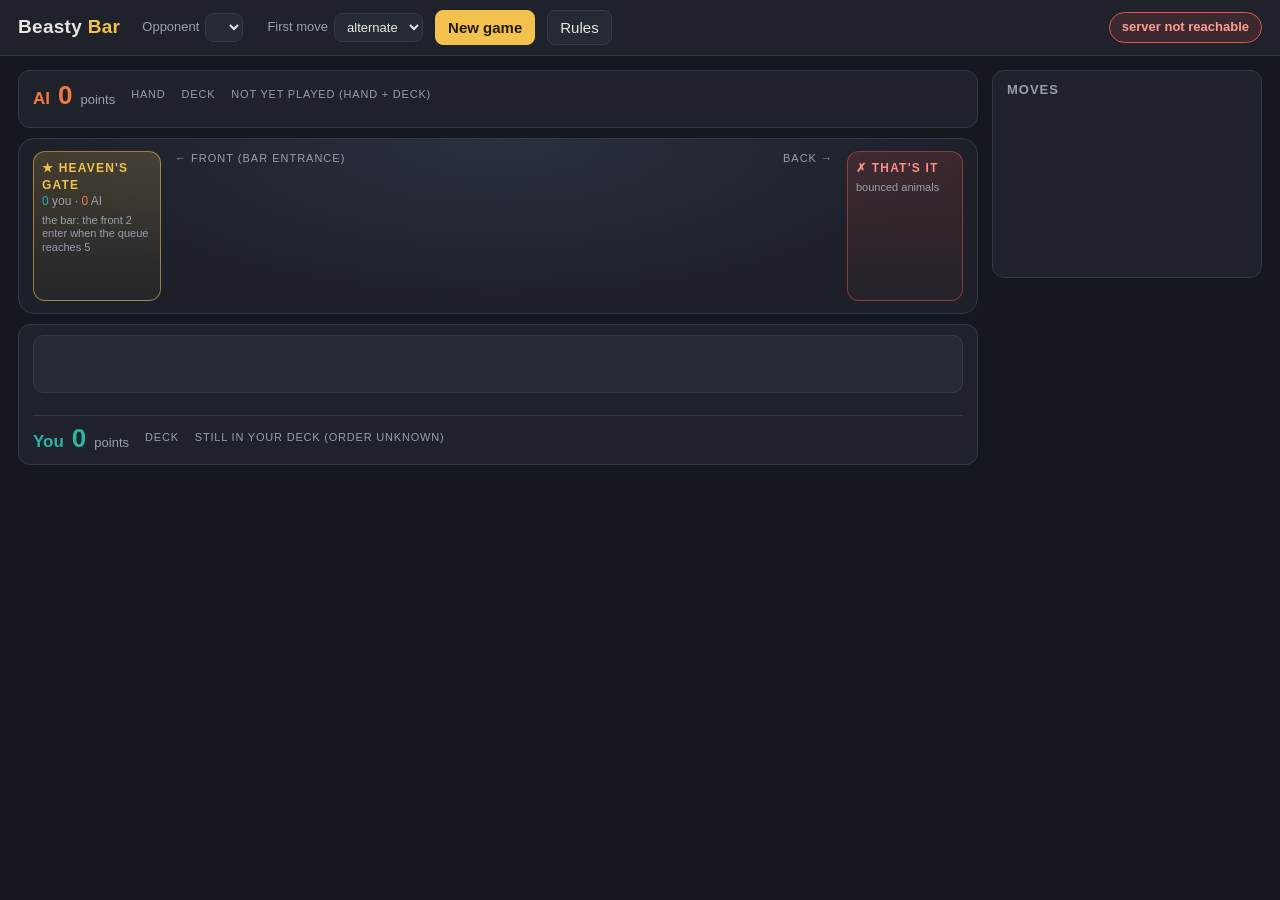
==== bbar/play.html @ b86cac30 "Merge play UI (play-ui)" ====
<!doctype html>
<html lang="en">
<head>
<meta charset="utf-8">
<meta name="viewport" content="width=device-width, initial-scale=1">
<title>Beasty Bar</title>
<style>
:root {
  --bg: #16181f;
  --panel: #1f222b;
  --panel2: #262a35;
  --line: #343949;
  --text: #e9e6df;
  --muted: #9a9fae;
  --you: #2bb3a3;
  --you-soft: rgba(43, 179, 163, .16);
  --ai: #ef7a45;
  --ai-soft: rgba(239, 122, 69, .16);
  --gold: #f2c14e;
  --card: #fbf6ea;
  --card-ink: #2a2620;
  --danger: #e5534b;
  --radius: 12px;
  --hdr: 56px;
}
* { box-sizing: border-box; }
html, body { margin: 0; background: var(--bg); color: var(--text);
  font: 15px/1.4 -apple-system, BlinkMacSystemFont, "Segoe UI", Roboto, "Helvetica Neue", Arial, sans-serif; }
button { font: inherit; color: inherit; cursor: pointer; }
button:disabled { cursor: default; opacity: .45; }
select { font: inherit; }
:focus-visible { outline: 3px solid #fff; outline-offset: 2px; }

/* ---- header ---- */
header { display: flex; align-items: center; gap: 12px; padding: 10px 18px; border-bottom: 1px solid var(--line);
  background: var(--panel); flex-wrap: wrap; position: sticky; top: 0; z-index: 5; min-height: var(--hdr); }
header h1 { font-size: 19px; margin: 0 10px 0 0; letter-spacing: .3px; white-space: nowrap; }
header h1 span { color: var(--gold); }
.hctl { display: flex; align-items: center; gap: 12px; flex-wrap: wrap; }
.ctl { display: flex; align-items: center; gap: 6px; color: var(--muted); font-size: 13px; }
.ctl select { background: var(--panel2); color: var(--text); border: 1px solid var(--line); border-radius: 8px;
  padding: 5px 8px; max-width: 230px; }
.oppnote { color: var(--muted); font-size: 12px; max-width: 260px; line-height: 1.25; }
.ctl .lts { display: none; }
.btn { background: var(--panel2); border: 1px solid var(--line); border-radius: 8px; padding: 6px 12px; }
.btn.primary { background: var(--gold); color: #231d0b; border-color: var(--gold); font-weight: 600; }
.spacer { flex: 1; }
.pill { padding: 5px 12px; border-radius: 999px; font-size: 13px; font-weight: 600; white-space: nowrap;
  background: var(--panel2); border: 1px solid var(--line); }
.pill.you { background: var(--you-soft); border-color: var(--you); color: #7fe0d4; }
.pill.ai { background: var(--ai-soft); border-color: var(--ai); color: #ffb48f; }
.pill.err { background: rgba(229, 83, 75, .15); border-color: var(--danger); color: #ff9c95; }
.spin { display: inline-block; width: 10px; height: 10px; border: 2px solid currentColor; border-right-color: transparent;
  border-radius: 50%; animation: spin .8s linear infinite; vertical-align: -1px; margin-right: 6px; }
@keyframes spin { to { transform: rotate(360deg); } }

/* ---- layout ---- */
main { display: grid; grid-template-columns: minmax(0, 1fr) 330px; gap: 16px; padding: 14px 18px;
  max-width: 1480px; margin: 0 auto; align-items: start; }
.panel { background: var(--panel); border: 1px solid var(--line); border-radius: var(--radius); padding: 10px 14px; }
.side { position: sticky; top: calc(var(--hdr) + 14px); }
.notes { background: rgba(242, 193, 78, .1); border: 1px solid rgba(242, 193, 78, .5); color: #f5d98f; border-radius: 10px;
  padding: 8px 12px; font-size: 13px; margin: 12px 18px 0; }
.notes:empty { display: none; }

/* ---- player strips ---- */
.strip { display: flex; align-items: center; gap: 8px 16px; flex-wrap: wrap; }
.who { display: flex; align-items: baseline; gap: 8px; }
.who b { font-size: 17px; }
.score { font-size: 26px; font-weight: 700; font-variant-numeric: tabular-nums; line-height: 1.1; }
.you-c { color: var(--you); }
.ai-c { color: var(--ai); }
.meta { color: var(--muted); font-size: 13px; }
.chips { display: flex; gap: 4px; flex-wrap: wrap; }
.chip { font-size: 12px; padding: 1px 7px; border-radius: 999px; background: var(--panel2); border: 1px solid var(--line);
  white-space: nowrap; }
.chip.ai { border-color: rgba(239, 122, 69, .5); }
.chip.you { border-color: rgba(43, 179, 163, .5); }
.backs { display: flex; gap: 4px; }
.back { width: 22px; height: 31px; border-radius: 5px; border: 1px solid var(--ai);
  background: repeating-linear-gradient(45deg, #3a2a22, #3a2a22 4px, #4a3329 4px, #4a3329 8px); }
.group { display: flex; flex-direction: column; gap: 3px; }
.group .lbl { font-size: 11px; text-transform: uppercase; letter-spacing: .8px; color: var(--muted); }
.oppline { margin-top: 6px; font-size: 13px; color: var(--muted); }
.oppline b { color: var(--text); font-weight: 600; }
.oppline .next { color: var(--gold); }

/* ---- board ---- */
.board { margin: 10px 0; padding: 12px 14px; border-radius: 16px; border: 1px solid var(--line);
  background: radial-gradient(ellipse at 50% 0%, #2b3040 0%, #1d2029 70%); }
.lane { display: grid; grid-template-columns: 150px minmax(0, 1fr) 130px; grid-template-areas: "gate queue bounce";
  gap: 12px; align-items: stretch; }
.gate { grid-area: gate; }
.queuebox { grid-area: queue; }
.bounce { grid-area: bounce; }
/* The piles never make the board taller than the queue (size containment): their cards scroll instead. */
.pile { border-radius: 12px; padding: 8px; display: flex; flex-direction: column; gap: 4px; contain: size;
  min-height: 150px; overflow: hidden; }
.gate { background: linear-gradient(180deg, rgba(242, 193, 78, .18), rgba(242, 193, 78, .04));
  border: 1px solid rgba(242, 193, 78, .55); }
.pile h3 { margin: 0; font-size: 12px; letter-spacing: 1.2px; text-transform: uppercase; }
.gate h3 { color: var(--gold); }
.bounce { background: linear-gradient(180deg, rgba(229, 83, 75, .16), rgba(229, 83, 75, .04));
  border: 1px solid rgba(229, 83, 75, .5); }
.bounce h3 { color: #ff8e86; }
.pile .sub { font-size: 11px; color: var(--muted); line-height: 1.2; }
.minis { display: flex; flex-wrap: wrap; gap: 4px; align-content: flex-start; flex: 1; min-height: 0; overflow-y: auto;
  padding: 4px; scrollbar-width: thin; scrollbar-color: #4a5064 transparent; }
.pile .head { display: flex; flex-wrap: wrap; align-items: baseline; justify-content: space-between; gap: 0 6px; }
.pile .pts { white-space: nowrap; }
.pts { font-size: 12px; color: var(--muted); }
.count { font-size: 11px; color: var(--muted); font-weight: 400; letter-spacing: 0; text-transform: none; }
.queuebox { display: flex; flex-direction: column; gap: 4px; min-width: 0; }
.queuehead { display: flex; justify-content: space-between; gap: 8px; font-size: 11px; letter-spacing: 1px;
  text-transform: uppercase; color: var(--muted); padding: 0 4px; }
.queue { display: grid; grid-template-columns: repeat(5, minmax(0, 1fr)); gap: 8px; align-items: center; }
.slot { aspect-ratio: 104 / 146; border: 2px dashed var(--line); border-radius: 12px; display: flex; align-items: center;
  justify-content: center; color: #6a7084; font-size: 11px; line-height: 1.25; text-align: center; padding: 6px;
  min-width: 0; min-height: 0; overflow: hidden; container-type: inline-size; }
.slot.filled { border-color: transparent; padding: 0; overflow: visible; }
.slot.last { border-color: rgba(229, 83, 75, .35); color: #b5726d; }
.slot .short { display: none; font-size: 18px; }
.slot .card { width: 100%; height: 100%; }
.slotnum { text-align: center; font-size: 11px; color: var(--muted); }

/* ---- cards (queue cards and hand cards resize with their slot) ---- */
.card { position: relative; width: 104px; height: 146px; border-radius: 12px; background: var(--card); color: var(--card-ink);
  border: 3px solid var(--line); box-shadow: 0 3px 10px rgba(0, 0, 0, .35); display: flex; flex-direction: column;
  align-items: center; justify-content: flex-start; user-select: none; overflow: hidden; padding: 0;
  transition: transform .12s, box-shadow .12s; font: inherit; text-align: center; }
button.card { cursor: pointer; }
.card > span { display: block; flex-shrink: 0; }
.card.you { border-color: var(--you); }
.card.ai { border-color: var(--ai); }
.card .band { position: absolute; top: 0; left: 0; right: 0; height: 22px; display: flex; align-items: center;
  padding: 0 6px; font-size: 11px; font-weight: 700; color: #fff; }
.card.you .band { background: var(--you); }
.card.ai .band { background: var(--ai); }
.card .str { font-size: 15px; }
.card .ptc { position: absolute; top: 0; right: 6px; height: 22px; line-height: 22px; font-size: 11px; font-weight: 700;
  color: #fff; }
.card .emo { font-size: 38px; line-height: 1; margin-top: 30px; }
.card .nm { font-weight: 700; font-size: 13px; margin-top: 3px; text-transform: capitalize; max-width: 100%;
  overflow: hidden; text-overflow: ellipsis; white-space: nowrap; padding: 0 3px; }
.card .kind { font-size: 9px; color: #8b8577; text-transform: uppercase; letter-spacing: .6px; min-height: 11px; }
.card .tip { font-size: 10px; color: #6d675b; padding: 0 6px; margin-top: 2px; line-height: 1.15; display: -webkit-box;
  -webkit-line-clamp: 3; -webkit-box-orient: vertical; overflow: hidden; }
.card .why { font-size: 10.5px; color: #b0352c; font-weight: 700; padding: 0 5px; margin-top: 2px; line-height: 1.15; }
.slot .card .emo { font-size: clamp(20px, 34cqw, 40px); margin-top: max(24px, 21cqw); }
.hslot .card .emo { font-size: clamp(20px, 33cqw, 38px); margin-top: max(22px, 26cqw); }
@container (max-width: 92px) {
  .card { border-width: 2px; border-radius: 9px; }
  .card .band { height: 17px; padding: 0 4px; }
  .card .str { font-size: 12px; }
  .card .ptc { top: auto; bottom: 2px; right: 4px; height: auto; line-height: 1; font-size: 10px; color: #8a6d12; }
  .card .nm { font-size: min(11px, 16cqw); margin-top: 1px; padding: 0 2px; }
  .card .kind { display: none; }
  .card .tip { font-size: 9px; padding: 0 3px; line-height: 1.1; -webkit-line-clamp: 2; }
  .card .why { font-size: 9px; padding: 0 3px; }
  .slot .full { display: none; }
  .slot .short { display: block; }
}
@container (max-width: 50px) {
  .card .nm { display: none; }
}
.mini { width: 36px; height: 46px; border-radius: 6px; background: var(--card); color: var(--card-ink);
  border: 2px solid var(--line); display: flex; flex-direction: column; align-items: center; justify-content: center;
  position: relative; flex: 0 0 auto; }
.mini.you { border-color: var(--you); }
.mini.ai { border-color: var(--ai); }
.mini .emo { font-size: 19px; line-height: 1; }
.mini .s { position: absolute; top: 0; left: 2px; font-size: 9px; font-weight: 700; }
.mini .p { position: absolute; bottom: 0; right: 2px; font-size: 9px; font-weight: 700; color: #8a6d12; }
.mini.new { box-shadow: 0 0 0 2px var(--gold); }
.mini.recent { box-shadow: 0 0 0 1px #fff, 0 0 0 3px var(--glow, var(--ai)); }
.card.justplayed { box-shadow: 0 0 0 2px rgba(255, 255, 255, .8), 0 0 12px 2px var(--glow, var(--ai)); }
.by-you { --glow: var(--you); }
.by-ai { --glow: var(--ai); }
@media (hover: hover) {
  .card.pick:hover { transform: translateY(-4px); box-shadow: 0 8px 18px rgba(0, 0, 0, .45); }
  .card.target:hover { transform: translateY(-4px); }
  .btn:hover:not(:disabled) { border-color: var(--muted); }
  .btn.primary:hover:not(:disabled) { filter: brightness(1.07); }
}
.card.selected { transform: translateY(-8px); box-shadow: 0 0 0 3px var(--gold), 0 10px 22px rgba(0, 0, 0, .5); }
.card.ghost { opacity: .93; outline: 2px dashed var(--gold); outline-offset: 2px; }
.queuehead .pv { color: var(--gold); font-weight: 700; }
.card.dead .band, .card.dead .emo, .card.dead .nm, .card.dead .kind, .card.dead .ptc { filter: grayscale(.8); opacity: .5; }
.card.dead { background: #e6e1d6; }
.card.target { box-shadow: 0 0 0 3px var(--gold); animation: pulse 1.2s ease-in-out infinite; }
@keyframes pulse { 50% { box-shadow: 0 0 0 5px rgba(242, 193, 78, .45); } }

/* ---- your side: prompt, hand, strip ---- */
.prompt { min-height: 58px; display: flex; flex-direction: column; justify-content: center; gap: 6px; padding: 8px 12px;
  border-radius: 10px; background: var(--panel2); border: 1px solid var(--line); }
.prompt .row { display: flex; gap: 8px 10px; align-items: center; flex-wrap: wrap; }
.prompt .msg { font-weight: 600; }
.prompt .story { font-size: 14px; }
.lastmove { font-size: 13.5px; padding-left: 8px; border-left: 3px solid var(--ai); }
.lastmove .t, .entry .t { color: var(--muted); font-size: 11px; margin-left: 4px; }
.offline { color: #ff9c95; font-weight: 600; }
.kbd { font-size: 11px; color: var(--muted); border: 1px solid var(--line); border-radius: 4px; padding: 0 4px; }
.hand { display: flex; gap: 12px; flex-wrap: wrap; align-items: flex-start; padding: 12px 0 4px; }
.hslot { width: 104px; container-type: inline-size; }
.hslot .card { width: 100%; height: auto; aspect-ratio: 104 / 146; }
.youstrip { margin-top: 6px; padding-top: 8px; border-top: 1px solid var(--line); }
@media (hover: none) { .hoverhint { display: none; } }

/* ---- log ---- */
.log { overflow-y: auto; max-height: calc(100vh - var(--hdr) - 90px); min-height: 160px; display: flex;
  flex-direction: column; gap: 6px; padding-right: 4px; }
.entry { padding: 6px 9px; border-radius: 8px; background: var(--panel2); border-left: 3px solid var(--line); font-size: 13.5px; }
.entry.you { border-left-color: var(--you); }
.entry.ai { border-left-color: var(--ai); }
.entry.last { outline: 1px solid rgba(255, 255, 255, .25); }
.entry .n { color: var(--muted); font-size: 11px; margin-right: 6px; font-variant-numeric: tabular-nums; }
.nmy { color: #7fe0d4; font-weight: 600; }
.nma { color: #ffb48f; font-weight: 600; }
h2 { font-size: 13px; text-transform: uppercase; letter-spacing: 1px; color: var(--muted); margin: 0 0 8px; }
.think { display: flex; align-items: center; gap: 8px; color: #ffb48f; font-weight: 600; }

/* ---- overlays ---- */
.overlay { position: fixed; inset: 0; background: rgba(8, 9, 12, .62); display: none; align-items: center;
  justify-content: center; z-index: 20; padding: 16px; }
.overlay.show { display: flex; }
.modal { background: var(--panel); border: 1px solid var(--line); border-radius: 16px; padding: 24px 26px; max-width: 460px;
  width: 100%; text-align: center; box-shadow: 0 20px 60px rgba(0, 0, 0, .6); }
.modal h2 { font-size: 26px; text-transform: none; letter-spacing: 0; color: var(--text); margin-bottom: 6px; }
.final { display: flex; justify-content: center; gap: 30px; margin: 16px 0; }
.final div { display: flex; flex-direction: column; align-items: center; }
.final .score { font-size: 40px; }
.modal .row { display: flex; gap: 8px; justify-content: center; flex-wrap: wrap; margin-top: 12px; }
.drawer { position: fixed; top: 0; right: 0; bottom: 0; width: min(560px, 100vw); background: var(--panel);
  border-left: 1px solid var(--line); transform: translateX(100%); transition: transform .2s; z-index: 30; overflow-y: auto;
  padding: 18px 20px 30px; box-shadow: -10px 0 40px rgba(0, 0, 0, .5); visibility: hidden; }
.drawer.show { transform: none; visibility: visible; }
.drawer h3 { margin: 18px 0 6px; font-size: 15px; color: var(--gold); }
.drawer table { width: 100%; border-collapse: collapse; font-size: 13px; }
.drawer td, .drawer th { border-bottom: 1px solid var(--line); padding: 5px 4px; vertical-align: top; text-align: left; }
.drawer th { color: var(--muted); font-weight: 600; font-size: 12px; }
.drawer td.c { text-align: center; white-space: nowrap; }
.drawer ol, .drawer ul { padding-left: 20px; margin: 4px 0; font-size: 13.5px; }
.drawer li { margin: 3px 0; }
.toast { position: fixed; left: 50%; bottom: 24px; transform: translateX(-50%); background: var(--danger); color: #fff;
  padding: 8px 14px; border-radius: 8px; display: none; z-index: 40; max-width: calc(100vw - 32px); text-align: center; }
.toast.info { background: #3b4256; border: 1px solid var(--muted); }

/* ---- widths ---- */
@media (max-width: 1280px) {
  main { grid-template-columns: minmax(0, 1fr) 270px; gap: 14px; }
  .lane { grid-template-columns: 128px minmax(0, 1fr) 116px; gap: 10px; }
  .hslot { width: 96px; }
  .entry { font-size: 13px; }
}
@media (max-width: 1000px) {
  main { grid-template-columns: minmax(0, 1fr); }
  .side { position: static; }
  .log { max-height: 360px; }
  .oppnote { display: none; }
}
@media (max-width: 860px) {
  header { position: static; }
  .side { position: static; }
  .lane { grid-template-columns: 104px minmax(0, 1fr) 100px; gap: 8px; }
  .mini { width: 32px; height: 42px; }
  .mini .emo { font-size: 17px; }
  .pile { padding: 6px; }
  .pile .sub { display: none; }
  .pile h3 { font-size: 11px; letter-spacing: .6px; }
}
@media (max-width: 600px) {
  header { position: static; padding: 8px 12px; gap: 8px 10px; min-height: 0; }
  header h1 { font-size: 17px; margin-right: 0; }
  header h1 { order: 0; }
  #newgame { order: 1; }
  #rulesbtn { order: 2; }
  .spacer { order: 3; }
  #status { display: none; }
  .hctl { order: 5; width: 100%; gap: 10px; flex-wrap: nowrap; }
  .ctl .lt { display: none; }
  .ctl .lts { display: inline; }
  .ctl:first-child { flex: 1; min-width: 0; }
  .ctl:first-child select { flex: 1; min-width: 0; max-width: none; }
  .ctl select { padding: 4px 6px; }
  #newgame .vs { display: none; }
  .notes { margin: 8px 12px 0; }
  main { padding: 8px 10px 16px; gap: 10px; }
  .panel { padding: 8px 10px; }
  .score { font-size: 22px; }
  .chip { padding: 1px 4px; }
  .chip .cn { display: none; }
  .group .lbl { font-size: 10px; letter-spacing: .5px; }
  .board { margin: 8px 0; padding: 8px; border-radius: 12px; }
  .lane { grid-template-columns: minmax(0, 1fr) minmax(0, 1fr); grid-template-areas: "gate bounce" "queue queue";
    gap: 6px; }
  .pile { contain: none; min-height: 0; padding: 5px 6px; gap: 3px; }
  .pile h3 { font-size: 11px; letter-spacing: .5px; }
  .minis { flex-wrap: nowrap; overflow-x: auto; overflow-y: hidden; height: 46px; flex: none; padding: 4px; }
  .mini { width: 30px; height: 36px; }
  .mini .emo { font-size: 15px; }
  .mini .s, .mini .p { font-size: 8px; }
  .queue { gap: 4px; }
  .slot { border-radius: 9px; padding: 2px; }
  .prompt { min-height: 52px; padding: 7px 9px; }
  .prompt .story, .lastmove { font-size: 13px; }
  .hand { gap: 6px; flex-wrap: nowrap; padding-top: 10px; }
  .hslot { width: auto; flex: 1 1 0; min-width: 0; max-width: 104px; }
  .card.selected { transform: translateY(-5px); }
  .kbd { display: none; }
}
</style>
</head>
<body>
<header>
  <h1>Beasty <span>Bar</span></h1>
  <div class="hctl">
    <label class="ctl"><span class="lt">Opponent</span><span class="lts">vs</span> <select id="opp" aria-label="Opponent"></select></label>
    <span class="oppnote" id="oppnote"></span>
    <label class="ctl"><span class="lt">First move</span><span class="lts">First</span> <select id="first" aria-label="Who moves first">
      <option value="alternate">alternate</option><option value="you">you</option><option value="ai">AI</option>
    </select></label>
  </div>
  <button class="btn primary" id="newgame">New game</button>
  <button class="btn" id="rulesbtn" aria-controls="rules" aria-expanded="false">Rules</button>
  <div class="spacer"></div>
  <div id="status" class="pill" role="status">connecting...</div>
</header>
<div class="notes" id="notes"></div>
<main>
  <section aria-label="Table">
    <div class="panel">
      <div class="strip">
        <div class="who"><b class="ai-c">AI</b><span class="score ai-c" id="aiscore">0</span><span class="meta">points</span></div>
        <div class="group"><span class="lbl">Hand</span><div class="backs" id="aibacks"></div></div>
        <div class="group"><span class="lbl">Deck</span><span id="aideck" class="meta"></span></div>
        <div class="group"><span class="lbl">Not yet played (hand + deck)</span><div class="chips" id="aiunplayed"></div></div>
      </div>
      <div class="oppline" id="oppname"></div>
    </div>

    <div class="board" id="board">
      <div class="lane">
        <div class="pile gate">
          <div class="head"><h3>&#9733; Heaven's Gate</h3>
            <div class="pts"><span class="you-c" id="barYou">0</span> you &middot; <span class="ai-c" id="barAi">0</span> AI</div></div>
          <div class="sub">the bar: the front 2 enter when the queue reaches 5</div>
          <div class="minis" id="bar"></div>
        </div>
        <div class="queuebox">
          <div class="queuehead"><span id="qlabel">&larr; front (bar entrance)</span><span>back &rarr;</span></div>
          <div class="queue" id="queue"></div>
          <div class="queue" id="slotnums" aria-hidden="true"></div>
        </div>
        <div class="pile bounce">
          <div class="head"><h3>&#10007; That's it</h3><span class="count" id="tcount"></span></div>
          <div class="sub">bounced animals</div>
          <div class="minis" id="thatsit"></div>
        </div>
      </div>
    </div>

    <div class="panel">
      <div class="prompt" id="prompt" aria-live="polite"></div>
      <div class="hand" id="hand" role="group" aria-label="Your hand"></div>
      <div class="strip youstrip">
        <div class="who"><b class="you-c">You</b><span class="score you-c" id="youscore">0</span><span class="meta">points</span></div>
        <div class="group"><span class="lbl">Deck</span><span id="youdeck" class="meta"></span></div>
        <div class="group"><span class="lbl">Still in your deck (order unknown)</span><div class="chips" id="youdeckset"></div></div>
        <div class="spacer"></div>
        <div class="meta" id="turninfo"></div>
      </div>
    </div>
  </section>

  <aside class="side">
    <div class="panel">
      <h2>Moves</h2>
      <div class="log" id="log"></div>
    </div>
  </aside>
</main>

<div class="overlay" id="endov" role="dialog" aria-modal="true" aria-labelledby="endtitle">
  <div class="modal">
    <h2 id="endtitle">Game over</h2>
    <div class="meta" id="endsub"></div>
    <div class="final">
      <div><span class="meta">You</span><span class="score you-c" id="endyou">0</span></div>
      <div><span class="meta">AI</span><span class="score ai-c" id="endai">0</span></div>
    </div>
    <div class="row">
      <button class="btn primary" id="endnew">New game</button>
      <button class="btn" id="endclose">See the board</button>
    </div>
  </div>
</div>

<div class="drawer" id="rules" role="dialog" aria-label="Rules">
  <div style="display:flex;justify-content:space-between;align-items:center">
    <h2 style="font-size:18px;color:var(--text);text-transform:none;letter-spacing:0;margin:0">Rules cheat sheet</h2>
    <button class="btn" id="rulesclose">Close</button>
  </div>
  <h3>Setup</h3>
  <ul>
    <li>Each player owns the same 12 animals: 4 in hand, 8 in a face-down deck (nobody knows any deck order).</li>
    <li>The opponent's hand is hidden; which of its animals it has not played yet is public.</li>
  </ul>
  <h3>A turn</h3>
  <ol>
    <li><b>Play</b> a card from your hand to the back of the queue.</li>
    <li><b>Act</b>: the played animal does its action.</li>
    <li><b>Recurring</b>: every hippo, crocodile and giraffe in the queue acts, front to back, each at most once per turn
      (a giraffe played this turn does not act again; a hippo or crocodile played this turn does).</li>
    <li><b>Five animals</b>: if the queue holds exactly 5, the front 2 enter the bar (Heaven's Gate) and the last one is
      bounced (THAT'S IT).</li>
    <li><b>Draw</b> the top card of your deck, if any.</li>
  </ol>
  <h3>Animals</h3>
  <table>
    <tr><th>Animal</th><th class="c">Str</th><th class="c">Pts</th><th>Action</th></tr>
    <tbody id="ruletable"></tbody>
  </table>
  <h3>Chameleon rulings</h3>
  <ul>
    <li>Copies any animal in the queue except a chameleon, using that animal's strength for the action only.</li>
    <li>As a lion it is bounced (a lion is already there); as a monkey it triggers the monkey action; as a skunk it is
      not bounced; as a snake it sorts as strength 9; as a parrot or kangaroo it takes that animal's choice.</li>
  </ul>
  <h3>End and scoring (house rule)</h3>
  <ul>
    <li>The game ends as soon as fewer than 5 cards remain in hands, decks and queue combined. Animals still in the
      queue do not score.</li>
    <li><b>Score = points of your animals in the bar.</b> Higher score wins; equal scores draw.</li>
    <li>The starting player alternates between games.</li>
  </ul>
  <h3>Keys</h3>
  <ul>
    <li><b>1</b>-<b>4</b> pick a card of your hand; <b>Tab</b> or <b>&larr;</b> <b>&rarr;</b> move between cards or
      targets, <b>Enter</b> chooses; <b>Enter</b> plays the previewed move, <b>Esc</b> cancels.</li>
  </ul>
</div>
<div class="toast" id="toast" role="alert"></div>

<script>
"use strict";
const EMOJI = {lion: "\u{1F981}", hippo: "\u{1F99B}", crocodile: "\u{1F40A}", snake: "\u{1F40D}", giraffe: "\u{1F992}",
  zebra: "\u{1F993}", seal: "\u{1F9AD}", chameleon: "\u{1F98E}", monkey: "\u{1F412}", kangaroo: "\u{1F998}",
  parrot: "\u{1F99C}", skunk: "\u{1F9A8}"};
const ANIMALS = ["skunk", "parrot", "kangaroo", "monkey", "chameleon", "seal", "zebra", "giraffe", "snake", "crocodile",
  "hippo", "lion"];
const STR = Object.fromEntries(ANIMALS.map((a, i) => [a, i + 1]));
const PTS = {lion: 2, hippo: 2, crocodile: 3, snake: 2, giraffe: 3, zebra: 4, seal: 2, chameleon: 3, monkey: 3,
  kangaroo: 4, parrot: 4, skunk: 4};
const KIND = {hippo: "recurring", crocodile: "recurring", giraffe: "recurring", zebra: "permanent"};
const TIP = {
  lion: "Goes to the front, bounces all monkeys. If a lion is already there, it is bounced.",
  hippo: "Recurring: pushes forward past weaker animals; stops at a zebra, lion or hippo.",
  crocodile: "Recurring: eats the animals directly ahead while weaker than 10; stops at a zebra.",
  snake: "Sorts the queue by strength, strongest in front (ties keep their order).",
  giraffe: "Recurring: swaps with the animal directly ahead if it is weaker (one jump per turn).",
  zebra: "Permanent: blocks hippos and crocodiles. No action of its own.",
  seal: "Reverses the queue.",
  chameleon: "Copies the action of an animal in the queue (not a chameleon).",
  monkey: "With another monkey in the queue: bounces all hippos and crocodiles, monkeys go to the front.",
  kangaroo: "Jumps over the last 1 or 2 animals (your choice).",
  parrot: "Bounces any one animal in the queue (your choice).",
  skunk: "Bounces every animal of the two highest strengths in the queue, never skunks."
};
const SHORT = {
  lion: "to the front, bounces monkeys", hippo: "pushes forward", crocodile: "eats weaker ahead",
  snake: "sorts by strength", giraffe: "jumps 1 weaker", zebra: "blocks hippo & croc", seal: "reverses queue",
  chameleon: "copies an animal", monkey: "2 monkeys: chaos", kangaroo: "hops 1 or 2", parrot: "bounces one",
  skunk: "bounces top 2 kinds"
};
const DEAD = {parrot: "nothing to bounce yet", chameleon: "nothing to copy yet"};
// What the page says for a refused request (the server's "code"), instead of its technical message.
const FRIENDLY = {
  stale_game: "A new game was started (in another tab?): showing it now.",
  stale_ply: "The board changed (another tab?): showing the current position.",
  restarted: "The game server was restarted: this is a new game.",
  not_your_turn: "It is the AI's turn.",
  over: "This game is over.",
  illegal: "That move is not legal in this position.",
  no_game: "No game in progress: start a new game.",
};
const OFFLINE = "Can't reach the game server. Is python -m bbar.play still running?";

const $ = id => document.getElementById(id);
const esc = s => String(s).replace(/[&<>"']/g, c => ({"&": "&amp;", "<": "&lt;", ">": "&gt;", '"': "&quot;", "'": "&#39;"}[c]));
const cap = s => s.charAt(0).toUpperCase() + s.slice(1);

let S = null;          // last state from the server (never replaced by an older one)
let sel = null;        // {animal, copyAt}: the move being built
let chosen = null;     // the legal move chosen (preview shown)
let pending = null;    // the move being sent
let pollTimer = null;
let thinkBase = null;  // {secs, at}: local think timer
let endDismissed = -1;
let busy = false;
let offline = false;
let focusNext = null;  // data-fk of the element to focus after the next render
let shownChoice = null;

function owner(c, start) { return (c.owner === "you" ? (start ? "Your " : "your ") : "AI's ") + cap(c.animal); }
function cardLabel(c) { return `${owner(c, true)}, strength ${c.strength}, ${c.points} point${c.points === 1 ? "" : "s"}`; }
function cardTitle(c) { return `${cap(c.animal)} (strength ${c.strength}, ${c.points} points): ${TIP[c.animal]}`; }

function cardHTML(c, opts = {}) {
  const cls = ["card", c.owner, ...(opts.cls || [])].join(" ");
  const inner = `<span class="band"><span class="str">${c.strength}</span></span><span class="ptc">${c.points}&#9733;</span>
    <span class="emo" aria-hidden="true">${EMOJI[c.animal]}</span><span class="nm">${esc(c.animal)}</span>
    <span class="kind">${KIND[c.animal] || ""}</span>` +
    (opts.tip ? `<span class="tip">${esc(SHORT[c.animal])}</span>` : "") +
    (opts.why ? `<span class="why">${esc(opts.why)}</span>` : "");
  const label = esc(opts.label || cardLabel(c));
  if (opts.button) {
    return `<button type="button" class="${cls}" data-i="${opts.i}" data-fk="${opts.fk}" aria-label="${label}"
      ${opts.pressed !== undefined ? `aria-pressed="${opts.pressed}"` : ""} title="${esc(cardTitle(c))}">${inner}</button>`;
  }
  return `<div class="${cls}" role="img" aria-label="${label}" title="${esc(cardTitle(c))}">${inner}</div>`;
}
function miniHTML(c, extra = "") {
  return `<div class="mini ${c.owner} ${extra}" role="img" aria-label="${esc(cardLabel(c))}" title="${esc(owner(c, true) + ", strength " + c.strength + ", " + c.points + " points")}">
    <span class="s">${c.strength}</span><span class="emo" aria-hidden="true">${EMOJI[c.animal]}</span><span class="p">${c.points}</span></div>`;
}
function rich(text) {
  return esc(text).replace(/\{\{([yaYA]):([a-z,]+)\}\}/g, (m, t, list) => {
    const animals = list.split(",").map(a => EMOJI[a] + " " + cap(a));
    const joined = animals.length === 1 ? animals[0] : animals.slice(0, -1).join(", ") + " and " + animals[animals.length - 1];
    const own = {y: "your ", Y: "Your ", a: "AI's ", A: "AI's "}[t];
    return `<span class="${t.toLowerCase() === "y" ? "nmy" : "nma"}">${own}${joined}</span>`;
  });
}

async function api(path, body) {
  const opts = body === undefined ? {} : {method: "POST", headers: {"Content-Type": "application/json"}, body: JSON.stringify(body)};
  let r, data;
  try {
    r = await fetch(path, opts);
  } catch (e) {
    const err = new Error(OFFLINE);
    err.offline = true;
    throw err;
  }
  try { data = await r.json(); } catch (e) { throw new Error(`The game server sent a bad answer (HTTP ${r.status}).`); }
  if (!r.ok) {
    const err = new Error(FRIENDLY[data.code] || data.error || r.statusText);
    err.code = data.code;
    throw err;
  }
  return data;
}
function toast(msg, kind = "err") {
  const t = $("toast");
  t.textContent = msg;
  t.className = "toast " + kind;
  t.style.display = "block";
  clearTimeout(t._h);
  t._h = setTimeout(() => t.style.display = "none", 4500);
}

// ---- server state ----

// Shows a state from the server unless the page already shows a newer one of the same server process (an older
// answer arriving late). A new server process, game or ply drops the move being built.
function accept(s) {
  if (offline) { offline = false; }
  if (S && s.server === S.server && s.version < S.version) return false;
  if (S && s.server === S.server && s.version === S.version) {
    S.thinking_for = s.thinking_for;
    return false;
  }
  const restarted = S !== null && s.server !== S.server;
  if (!S || restarted || s.game !== S.game || s.ply !== S.ply) {
    sel = chosen = null;
  }
  if (restarted) {
    endDismissed = -1;
    toast(FRIENDLY.restarted, "info");
  }
  S = s;
  return true;
}
function onState() {
  if (S && S.status === "thinking") thinkBase = {secs: S.thinking_for || 0, at: performance.now()};
  else thinkBase = null;
  render();
  schedule();
}
function schedule() {
  clearTimeout(pollTimer);
  const waiting = S && (S.status === "thinking" || S.status === "loading");
  pollTimer = setTimeout(poll, offline ? 2000 : waiting ? 300 : 2000);
}
async function poll() {
  try {
    const wasOffline = offline;
    const s = await api("/api/state");
    if (accept(s) || wasOffline) { onState(); return; }
  } catch (e) {
    if (!offline) { offline = true; render(); }
  }
  schedule();
}

// ---- rendering ----

function render() {
  if (!S) { renderStatus(); return; }
  const ae = document.activeElement;
  const keep = ae && ae.dataset && ae.dataset.fk;
  renderHeader();
  if (S.game === null) { renderStatus(); return; }
  renderStrips();
  renderPiles();
  renderQueue();
  renderHand();
  renderPrompt();
  renderLog();
  renderStatus();
  renderEnd();
  const want = focusNext || keep;
  focusNext = null;
  if (want && (!document.activeElement || document.activeElement === document.body || document.activeElement.dataset.fk !== want)) {
    const el = document.querySelector(`[data-fk="${want}"]`);
    if (el && !el.disabled) el.focus({preventScroll: true});
  }
}

function renderHeader() {
  const s = S, oppSel = $("opp");
  const keys = s.opponents.map(o => o.key).join(",");
  if (oppSel.dataset.keys !== keys) {
    oppSel.innerHTML = s.opponents.map(o => `<option value="${esc(o.key)}">${esc(o.label)}</option>`).join("");
    oppSel.dataset.keys = keys;
  }
  if (s.opponent && document.activeElement !== oppSel && !oppSel.dataset.touched) oppSel.value = s.opponent.key;
  $("notes").textContent = (s.notes || []).length ? "Note: " + s.notes.join("; ") : "";
  const picked = s.opponents.find(o => o.key === oppSel.value);
  $("oppnote").textContent = picked ? picked.short || "" : "";
  $("oppnote").title = picked ? picked.note : "";
  const next = picked && s.opponent && picked.key !== s.opponent.key ? picked : null;
  $("newgame").innerHTML = "New game" + (next ? `<span class="vs"> vs ${esc(next.label)}</span>` : "");
  if (s.opponent) {
    $("oppname").innerHTML = `Playing: <b>${esc(s.opponent.label)}</b>` +
      (s.opponent.short ? ` &middot; ${esc(s.opponent.short)}` : "") +
      (next ? ` <span class="next">&middot; Next game: ${esc(next.label)}${next.short ? ` (${esc(next.short)})` : ""}: press New game</span>` : "");
    $("oppname").title = s.opponent.spec + "\n" + s.opponent.note;
  }
}

function renderStrips() {
  const s = S;
  $("aiscore").textContent = s.ai.score;
  $("aibacks").innerHTML = Array.from({length: s.ai.hand_count}, () => `<div class="back"></div>`).join("") ||
    `<span class="meta">empty</span>`;
  $("aibacks").setAttribute("aria-label", `${s.ai.hand_count} cards in the AI's hand`);
  $("aideck").textContent = s.ai.deck_count + " card" + (s.ai.deck_count === 1 ? "" : "s");
  $("aiunplayed").innerHTML = s.ai.unplayed.map(a => `<span class="chip ai" title="${a}: strength ${STR[a]}, ${PTS[a]} points" aria-label="${a}"><span aria-hidden="true">${EMOJI[a]}</span><span class="cn"> ${a}</span></span>`).join("") ||
    `<span class="meta">none</span>`;
  $("youscore").textContent = s.you.score;
  $("youdeck").textContent = s.you.deck_count + " card" + (s.you.deck_count === 1 ? "" : "s");
  $("youdeckset").innerHTML = s.you.deck.map(a => `<span class="chip you" title="${a}: strength ${STR[a]}, ${PTS[a]} points" aria-label="${a}"><span aria-hidden="true">${EMOJI[a]}</span><span class="cn"> ${a}</span></span>`).join("") ||
    `<span class="meta">empty</span>`;
  $("turninfo").textContent = (s.over ? `Game over after ${s.ply} moves` : `Move ${s.ply + 1}`) +
    ` · ${s.start === "you" ? "you" : "the AI"} started`;
}

function renderPiles() {
  const s = S, pv = chosen ? chosen.preview : null;
  // The last move's cards stay marked until the next move (its entered and bounced cards are the piles' last ones).
  const last = !pv && s.log.length ? s.log[s.log.length - 1] : null;
  const nb = last ? (last.entered || []).length : 0, nt = last ? (last.bounced || []).length : 0;
  const mark = (i, n, total) => last && i >= total - n ? `recent by-${last.who}` : "";
  $("bar").innerHTML = s.bar.map((c, i) => miniHTML(c, mark(i, nb, s.bar.length))).join("") +
    (pv ? pv.entered.map(c => miniHTML(c, "new")).join("") : "");
  $("barYou").textContent = pv ? pv.score.you : s.you.score;
  $("barAi").textContent = pv ? pv.score.ai : s.ai.score;
  $("thatsit").innerHTML = s.thats_it.map((c, i) => miniHTML(c, mark(i, nt, s.thats_it.length))).join("") +
    (pv ? pv.bounced.map(c => miniHTML(c, "new")).join("") : "");
  const n = s.thats_it.length + (pv ? pv.bounced.length : 0);
  $("tcount").textContent = n ? `(${n})` : "";
  for (const id of ["bar", "thatsit"]) {   // the newest cards in view
    const el = $(id);
    el.scrollTop = el.scrollHeight;
    el.scrollLeft = el.scrollWidth;
  }
}

function queueTargets() {
  // queue index -> legal moves that pick it (in the current selection step)
  const t = new Map();
  if (!sel || chosen) return t;
  const moves = S.legal.filter(m => m.animal === sel.animal);
  if (sel.animal === "parrot") moves.forEach(m => t.set(m.target, [m]));
  if (sel.animal === "chameleon") {
    if (sel.copyAt === undefined) moves.forEach(m => t.set(m.copy_at, (t.get(m.copy_at) || []).concat([m])));
    else moves.filter(m => m.copy_at === sel.copyAt && m.copy === "parrot").forEach(m => t.set(m.target, [m]));
  }
  return t;
}
function targetVerb() {
  if (!sel) return "";
  if (sel.animal === "chameleon" && sel.copyAt === undefined) return "copy it";
  return "bounce it";
}

function renderQueue() {
  const s = S;
  const targets = queueTargets();
  const last = chosen ? {animal: chosen.animal, who: "you"} : s.log.length ? s.log[s.log.length - 1] : null;
  const queue = chosen ? chosen.preview.queue : s.queue;
  $("qlabel").innerHTML = chosen ? `<span class="pv">Preview: the queue after your move</span>` : "&larr; front (bar entrance)";
  let html = "";
  for (let i = 0; i < 5; i++) {
    const c = queue[i];
    if (c) {
      const cls = [];
      if (chosen) cls.push("ghost");
      if (targets.has(i)) cls.push("target");
      if (sel && !chosen && sel.animal === "chameleon" && sel.copyAt === i) cls.push("selected");
      if (last && c.animal === last.animal && c.owner === last.who && !targets.size) cls.push("justplayed", `by-${last.who}`);
      const opts = {cls, i, label: `${cardLabel(c)}, place ${i + 1} in the queue`};
      if (targets.has(i)) Object.assign(opts, {button: true, fk: `q${i}`, label: `${opts.label}: ${targetVerb()}`});
      html += `<div class="slot filled">${cardHTML(c, opts)}</div>`;
    } else if (i === 4) {
      const text = "5th animal: the front 2 enter the bar, this one is bounced";
      html += `<div class="slot last" title="${text}"><span class="full">${text}</span><span class="short" aria-hidden="true">&#10007;</span></div>`;
    } else {
      html += `<div class="slot"></div>`;
    }
  }
  $("queue").innerHTML = html;
  $("queue").setAttribute("aria-label", chosen ? "Preview of the queue after your move" : "The queue, front first");
  $("slotnums").innerHTML = [1, 2, 3, 4, 5].map(n => `<div class="slotnum">${n}</div>`).join("");
  $("queue").querySelectorAll("button.card.target").forEach(el => el.addEventListener("click", () => pickQueue(+el.dataset.i)));
}

function renderHand() {
  const s = S;
  const mine = s.status === "your_turn" && !busy;
  $("hand").innerHTML = s.you.hand.map((c, i) => {
    const has = s.legal.some(m => m.animal === c.animal);
    const cls = [], opts = {cls, i, tip: true};
    if (mine && has) {
      const on = !!(sel && sel.animal === c.animal);
      if (on) cls.push("selected");
      cls.push("pick");
      Object.assign(opts, {button: true, fk: `h-${c.animal}`, pressed: on,
        label: `${cardLabel(c)}: ${TIP[c.animal]} Key ${i + 1}.`});
    } else if (mine && !has) {
      cls.push("dead");
      opts.why = DEAD[c.animal] || "no legal move now";
      opts.tip = false;
      opts.label = `${cardLabel(c)}: cannot be played now, ${opts.why}.`;
    }
    return `<div class="hslot">${cardHTML(c, opts)}</div>`;
  }).join("") || `<span class="meta">No cards in hand.</span>`;
  $("hand").querySelectorAll("button.card.pick").forEach(el => {
    const c = s.you.hand[+el.dataset.i];
    el.addEventListener("click", () => pickHand(c.animal));
  });
}

function lastMoveHTML() {
  // The AI's move just before your turn, next to your hand (the log can be off screen).
  const e = S.log[S.log.length - 1];
  if (!e || e.who !== "ai") return "";
  return `<div class="lastmove">${rich(e.rich)}${e.think != null ? `<span class="t">(${e.think.toFixed(1)} s)</span>` : ""}</div>`;
}

function renderPrompt() {
  const s = S, p = $("prompt");
  const off = offline ? `<div class="offline">${esc(OFFLINE)}</div>` : "";
  if (s.status === "error") {
    p.innerHTML = off + `<div class="row"><span class="msg" style="color:#ff9c95">The AI failed: ${esc(s.error)}</span> <button class="btn primary" data-fk="pnew">New game</button></div>`;
    p.querySelector("[data-fk=pnew]").onclick = newGame;
    return;
  }
  if (s.over) {
    const r = s.result;
    p.innerHTML = off + `<div class="row"><span class="msg">Game over: you ${r.you}, AI ${r.ai}. ${r.winner === "you" ? "You win!" : r.winner === "ai" ? "The AI wins." : "Draw."}</span>
      <button class="btn primary" data-fk="pnew">New game</button></div>`;
    p.querySelector("[data-fk=pnew]").onclick = newGame;
    return;
  }
  if (pending) {
    p.innerHTML = off + `<div class="row"><span class="think"><span class="spin"></span>Playing your ${esc(cap(pending.animal))}...</span></div>`;
    return;
  }
  if (s.status !== "your_turn") {
    p.innerHTML = off + (s.status === "loading" ? `<div class="row"><span class="think"><span class="spin"></span>Loading the AI...</span></div>` :
      `<div class="row"><span class="think"><span class="spin"></span>AI is thinking... <span id="thinksecs">${(s.thinking_for || 0).toFixed(1)}</span>s</span>` +
      (s.thinking_about ? `<span class="meta">${esc(s.thinking_about)}</span>` : "") + `</div>`);
    return;
  }
  if (chosen) {
    const pv = chosen.preview;
    const delta = [pv.score.you - s.you.score, pv.score.ai - s.ai.score];
    const sc = `You ${pv.score.you}${delta[0] ? ` (+${delta[0]})` : ""} &middot; AI ${pv.score.ai}${delta[1] ? ` (+${delta[1]})` : ""}`;
    p.innerHTML = off + `<div class="story">${rich(pv.rich.replace(/^You played /, "Play "))}</div>
      <div class="row"><button class="btn primary" id="confirm" data-fk="confirm">Play it</button><button class="btn" id="cancel" data-fk="cancel">Cancel</button>
        <span class="kbd">Enter</span><span class="kbd">Esc</span><span class="spacer"></span>
        ${pv.over ? `<span class="meta">This move ends the game.</span>` : ""}<span class="meta">${sc}</span></div>`;
    $("confirm").onclick = confirmMove;
    $("cancel").onclick = cancel;
    if (shownChoice !== chosen) { shownChoice = chosen; focusNext = "confirm"; }
    return;
  }
  shownChoice = null;
  if (sel) {
    const moves = s.legal.filter(m => m.animal === sel.animal);
    let msg = "", btns = "";
    if (sel.animal === "parrot") msg = "Parrot: pick the animal in the queue to bounce.";
    else if (sel.animal === "kangaroo" || (sel.animal === "chameleon" && sel.copyAt !== undefined && s.queue[sel.copyAt].animal === "kangaroo")) {
      const ms = moves.filter(m => sel.animal === "kangaroo" || m.copy_at === sel.copyAt);
      msg = sel.animal === "kangaroo" ? "Kangaroo: hop over how many animals?" : "Chameleon as kangaroo: hop over how many?";
      btns = ms.map(m => `<button class="btn" data-a="${m.action}" data-fk="hop${m.hop}">Hop over ${m.hop}</button>`).join("");
    } else if (sel.animal === "chameleon" && sel.copyAt === undefined) msg = "Chameleon: pick the animal in the queue to copy.";
    else if (sel.animal === "chameleon") msg = "Chameleon as parrot: pick the animal to bounce.";
    p.innerHTML = off + lastMoveHTML() + `<div class="row"><span class="msg">${msg}</span>${btns}<button class="btn" id="cancel" data-fk="cancel">Cancel</button></div>`;
    p.querySelectorAll("button[data-a]").forEach(b => b.onclick = () => choose(s.legal.find(m => m.action === +b.dataset.a)));
    $("cancel").onclick = cancel;
    return;
  }
  p.innerHTML = off + lastMoveHTML() + `<div class="row"><span class="msg">Your turn: pick a card from your hand.</span><span class="meta hoverhint">Hover a card for its action.</span></div>`;
}

function renderLog() {
  const s = S, el = $("log");
  el.innerHTML = s.log.map((e, i) => `<div class="entry ${e.who} ${i === s.log.length - 1 ? "last" : ""}">
    <span class="n">${e.ply + 1}.</span>${rich(e.rich)}${e.think != null ? `<span class="t">(${e.think.toFixed(1)} s)</span>` : ""}</div>`).join("") +
    (s.over ? `<div class="entry"><b>Game over:</b> you ${s.result.you}, AI ${s.result.ai}. ${s.result.winner === "you" ? "You win!" : s.result.winner === "ai" ? "The AI wins." : "Draw."}</div>` : "") +
    (s.status === "thinking" ? `<div class="entry ai"><span class="think"><span class="spin"></span>thinking...</span></div>` : "") +
    (!s.log.length && !s.over ? `<div class="meta">No moves yet. ${s.start === "you" ? "You start." : "The AI starts."}</div>` : "");
  el.scrollTop = el.scrollHeight;
}

function renderStatus() {
  const s = S, st = $("status");
  st.className = "pill";
  if (offline || !s) { st.classList.toggle("err", offline); st.textContent = offline ? "server not reachable" : "connecting..."; return; }
  if (s.status === "your_turn") { st.classList.add("you"); st.textContent = "Your turn"; }
  else if (s.status === "thinking") { st.classList.add("ai"); st.innerHTML = `<span class="spin"></span>AI thinking <span id="thinkpill">${(s.thinking_for || 0).toFixed(1)}</span>s`; }
  else if (s.status === "loading") { st.classList.add("ai"); st.innerHTML = `<span class="spin"></span>Loading the AI`; }
  else if (s.status === "over") { st.textContent = s.result.winner === "you" ? "You won" : s.result.winner === "ai" ? "AI won" : "Draw"; }
  else if (s.status === "error") { st.classList.add("err"); st.textContent = "Error"; }
  else st.textContent = s.status;
}

function renderEnd() {
  const s = S, ov = $("endov");
  if (!s.over || endDismissed === s.game) { ov.classList.remove("show"); return; }
  const r = s.result;
  $("endtitle").textContent = r.winner === "you" ? "You win!" : r.winner === "ai" ? "The AI wins" : "Draw";
  $("endsub").textContent = `${s.opponent.label} · ${s.log.length} moves` +
    (s.log.some(e => e.think != null) ? ` · AI thought ${s.log.reduce((a, e) => a + (e.think || 0), 0).toFixed(1)} s in total` : "");
  $("endyou").textContent = r.you;
  $("endai").textContent = r.ai;
  if (!ov.classList.contains("show")) {
    ov.classList.add("show");
    focusNext = null;
    $("endnew").focus({preventScroll: true});
  }
}

// Scrolls as little as needed so that the region from `top` to `bottom` is on screen (the queue and the prompt
// while you choose a target or confirm, on small screens).
function keepInView(top, bottom) {
  requestAnimationFrame(() => {
    const a = top.getBoundingClientRect(), b = bottom.getBoundingClientRect();
    const head = getComputedStyle(document.querySelector("header")).position === "sticky" ? document.querySelector("header").offsetHeight : 0;
    const vh = window.innerHeight;
    if (a.top >= head && b.bottom <= vh) return;
    if (b.bottom - a.top > vh - head) { window.scrollBy(0, a.top - head - 4); return; }
    if (a.top < head) window.scrollBy(0, a.top - head - 4);
    else window.scrollBy(0, b.bottom - vh + 4);
  });
}

// ---- choosing a move ----

function pickHand(animal) {
  if (!S || S.status !== "your_turn" || busy) return;
  if (sel && sel.animal === animal && !chosen) { cancel(); return; }
  chosen = null;
  sel = {animal};
  const moves = S.legal.filter(m => m.animal === animal);
  if (moves.length === 1) chosen = moves[0];
  else if (animal === "kangaroo") focusNext = "hop" + moves[0].hop;
  else focusNext = "q" + [...queueTargets().keys()].sort((a, b) => a - b)[0];
  render();
  keepInView($("board"), $("prompt"));
}
function pickQueue(i) {
  if (!sel) return;
  const moves = S.legal.filter(m => m.animal === sel.animal);
  if (sel.animal === "parrot") { choose(moves.find(m => m.target === i)); return; }
  if (sel.animal === "chameleon" && sel.copyAt === undefined) {
    const ms = moves.filter(m => m.copy_at === i);
    sel.copyAt = i;
    if (ms.length === 1) { choose(ms[0]); return; }
    const t = [...queueTargets().keys()].sort((a, b) => a - b);
    focusNext = t.length ? "q" + t[0] : "hop" + ms[0].hop;
    render();
    keepInView($("board"), $("prompt"));
    return;
  }
  if (sel.animal === "chameleon") choose(moves.find(m => m.copy_at === sel.copyAt && m.target === i));
}
function choose(m) {
  if (!m) return;
  chosen = m;
  render();
  keepInView($("board"), $("prompt"));
}
function cancel() {
  const back = sel ? "h-" + sel.animal : null;
  sel = null;
  chosen = null;
  focusNext = back;
  render();
}
async function confirmMove() {
  if (!chosen || busy || !S) return;
  busy = true;
  const m = chosen, at = S;
  sel = chosen = null;
  pending = m;
  render();
  try {
    accept(await api("/api/play", {server: at.server, game: at.game, ply: at.ply, action: m.action}));
  } catch (e) {
    if (e.offline) offline = true;
    toast(e.message);
    try { accept(await api("/api/state")); } catch (e2) { offline = true; }
  } finally {
    busy = false;
    pending = null;
  }
  onState();
}

async function newGame() {
  if (S && S.game !== null && !S.over && S.ply > 0 && !confirm("Abandon the current game?")) return;
  try {
    const s = await api("/api/new", {opponent: $("opp").value || null, first: $("first").value});
    delete $("opp").dataset.touched;
    sel = chosen = null;
    accept(s);
  } catch (e) {
    if (e.offline) offline = true;
    toast(e.message);
  }
  onState();
}

window.addEventListener("resize", () => { const el = $("log"); el.scrollTop = el.scrollHeight; });
setInterval(() => {   // smooth think timer between polls
  if (!thinkBase) return;
  const t = (thinkBase.secs + (performance.now() - thinkBase.at) / 1000).toFixed(1);
  for (const id of ["thinksecs", "thinkpill"]) if ($(id)) $(id).textContent = t;
}, 100);

// ---- wiring ----

$("newgame").onclick = newGame;
$("endnew").onclick = () => { endDismissed = -1; newGame(); };
$("endclose").onclick = () => { endDismissed = S.game; renderEnd(); };
$("opp").onchange = () => { $("opp").dataset.touched = "1"; if (S) renderHeader(); };
function showRules(on) {
  $("rules").classList.toggle("show", on);
  $("rulesbtn").setAttribute("aria-expanded", String(on));
  if (on) $("rulesclose").focus({preventScroll: true});
}
$("rulesbtn").onclick = () => showRules(!$("rules").classList.contains("show"));
$("rulesclose").onclick = () => { showRules(false); $("rulesbtn").focus(); };
document.addEventListener("keydown", e => {
  if (e.metaKey || e.ctrlKey || e.altKey) return;
  const ae = document.activeElement;
  const control = ae && ae !== document.body && /^(BUTTON|SELECT|INPUT|TEXTAREA|A)$/.test(ae.tagName);
  if (e.key === "Escape") {
    if ($("rules").classList.contains("show")) { showRules(false); $("rulesbtn").focus(); return; }
    if (sel || chosen) cancel();
  } else if (e.key === "Enter" && chosen && !control) {
    e.preventDefault();
    confirmMove();
  } else if (/^[1-4]$/.test(e.key) && !(ae && ae.tagName === "SELECT") && S && S.status === "your_turn") {
    const c = S.you.hand[+e.key - 1];
    if (c && S.legal.some(m => m.animal === c.animal)) pickHand(c.animal);
  } else if ((e.key === "ArrowLeft" || e.key === "ArrowRight") && ae && ae.matches("button.card")) {
    // Move between the hand's cards, or between the queue's targets.
    const group = [...(ae.closest("#hand, #queue") || document).querySelectorAll("button.card")];
    const j = group.indexOf(ae) + (e.key === "ArrowRight" ? 1 : -1);
    if (j >= 0 && j < group.length) { e.preventDefault(); group[j].focus(); }
  }
});
$("ruletable").innerHTML = ANIMALS.slice().reverse().map(a => `<tr><td>${EMOJI[a]} <b>${cap(a)}</b>${KIND[a] ? ` <span class="meta">(${KIND[a]})</span>` : ""}</td>
  <td class="c">${STR[a]}</td><td class="c">${PTS[a]}</td><td>${esc(TIP[a])}</td></tr>`).join("");

api("/api/state").then(s => { accept(s); onState(); }).catch(() => { offline = true; renderStatus(); schedule(); });
</script>
</body>
</html>
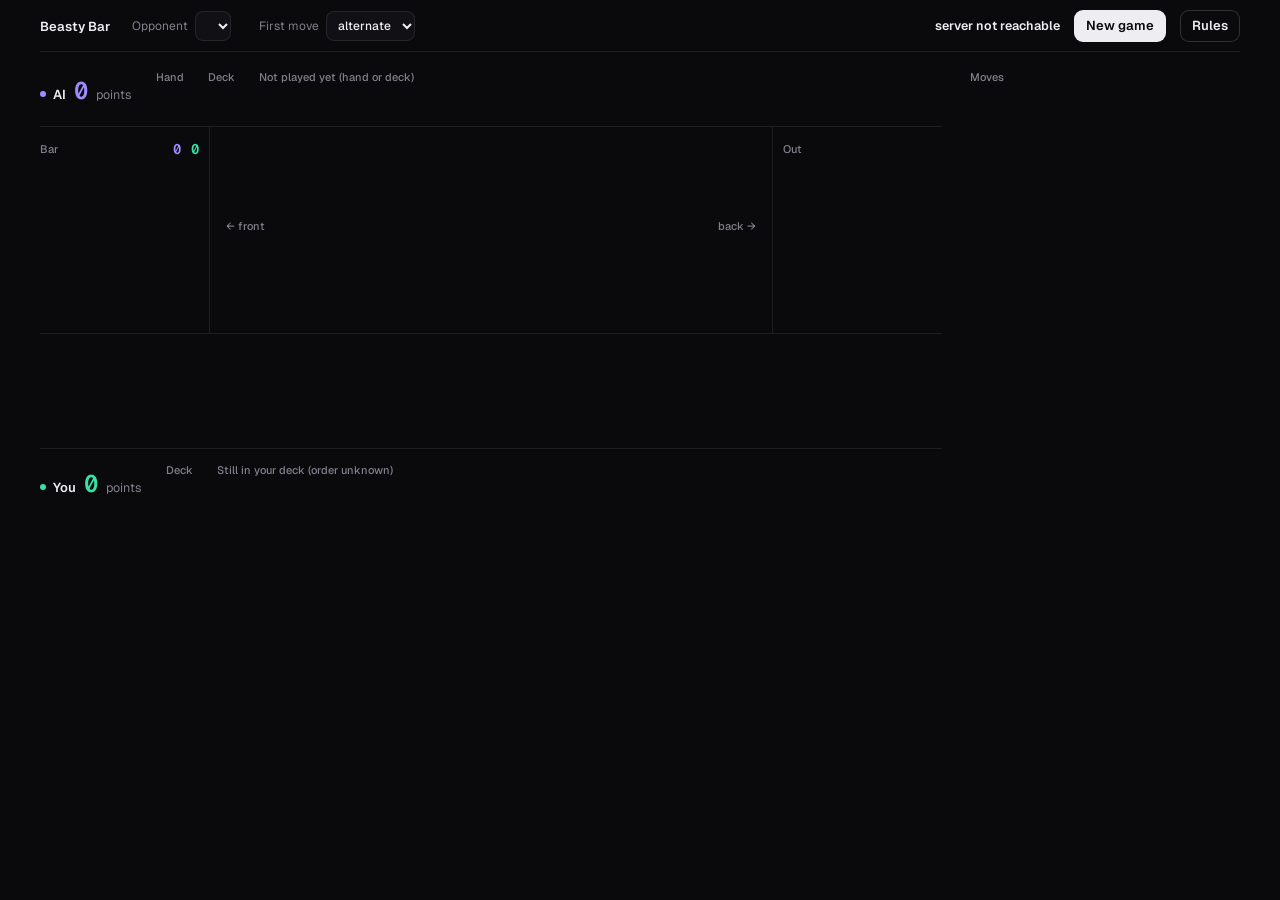
==== commit 410c73f7: "Play page: the site's visual system (two player colours, glyph cards, hairlines) bbar/play.html now " ====
--- a/bbar/play.html
+++ b/bbar/play.html
@@ -4,315 +4,304 @@
 <meta charset="utf-8">
 <meta name="viewport" content="width=device-width, initial-scale=1">
 <title>Beasty Bar</title>
+<meta name="color-scheme" content="dark">
+<link rel="icon" href="data:image/svg+xml,%3Csvg xmlns='http://www.w3.org/2000/svg' viewBox='0 0 10 14'%3E%3Crect width='10' height='14' rx='2' fill='%2338e0a4'/%3E%3C/svg%3E">
+<!-- Geist when the network has it; the page never waits for it and is laid out for the system fonts too. -->
+<link rel="stylesheet" media="print" onload="this.media='all'"
+  href="https://fonts.googleapis.com/css2?family=Geist:wght@400;500;600;700;800&family=Geist+Mono:wght@400;500;600&display=swap">
 <style>
+/* Near-black instrument; the only two colours are the two players (the AI violet, you mint). */
 :root {
-  --bg: #16181f;
-  --panel: #1f222b;
-  --panel2: #262a35;
-  --line: #343949;
-  --text: #e9e6df;
-  --muted: #9a9fae;
-  --you: #2bb3a3;
-  --you-soft: rgba(43, 179, 163, .16);
-  --ai: #ef7a45;
-  --ai-soft: rgba(239, 122, 69, .16);
-  --gold: #f2c14e;
-  --card: #fbf6ea;
-  --card-ink: #2a2620;
-  --danger: #e5534b;
-  --radius: 12px;
-  --hdr: 56px;
+  --bg: #0a0a0c;
+  --panel: #111115;
+  --raise: #17171c;
+  --line: rgba(255, 255, 255, .085);
+  --line2: rgba(255, 255, 255, .16);
+  --text: #ededf2;
+  --soft: #b4b4be;
+  --muted: #80808c;
+  --faint: #4c4c56;
+  --ai: #9d8cff;
+  --you: #38e0a4;
+  --ink: #0b0b10;
+  --sans: "Geist", ui-sans-serif, system-ui, -apple-system, "Segoe UI", Roboto, "Helvetica Neue", Arial, sans-serif;
+  --mono: "Geist Mono", ui-monospace, "SF Mono", Menlo, Consolas, monospace;
+  --out: cubic-bezier(.2, .8, .2, 1);
+  --hdr: 52px;
 }
 * { box-sizing: border-box; }
-html, body { margin: 0; background: var(--bg); color: var(--text);
-  font: 15px/1.4 -apple-system, BlinkMacSystemFont, "Segoe UI", Roboto, "Helvetica Neue", Arial, sans-serif; }
-button { font: inherit; color: inherit; cursor: pointer; }
+html { background: var(--bg); color: var(--text); -webkit-text-size-adjust: 100%; }
+body { margin: 0; font: 14px/1.5 var(--sans); -webkit-font-smoothing: antialiased; }
+button { font: inherit; color: inherit; background: none; border: 0; padding: 0; cursor: pointer; }
 button:disabled { cursor: default; opacity: .45; }
-select { font: inherit; }
-:focus-visible { outline: 3px solid #fff; outline-offset: 2px; }
+select { font: 500 12px var(--sans); color: var(--text); background: var(--panel); border: 0; border-radius: 8px;
+  height: 30px; padding: 0 8px; box-shadow: 0 0 0 1px var(--line) inset; max-width: 230px; }
+:focus-visible { outline: 2px solid var(--text); outline-offset: 2px; border-radius: 4px; }
+.ai { --c: var(--ai); }
+.you { --c: var(--you); }
+.meta { color: var(--muted); font-size: 12.5px; }
+.sr { position: absolute; width: 1px; height: 1px; overflow: hidden; clip-path: inset(50%); white-space: nowrap; }
+@media (prefers-reduced-motion: reduce) { * { transition: none !important; animation: none !important; } }
 
 /* ---- header ---- */
-header { display: flex; align-items: center; gap: 12px; padding: 10px 18px; border-bottom: 1px solid var(--line);
-  background: var(--panel); flex-wrap: wrap; position: sticky; top: 0; z-index: 5; min-height: var(--hdr); }
-header h1 { font-size: 19px; margin: 0 10px 0 0; letter-spacing: .3px; white-space: nowrap; }
-header h1 span { color: var(--gold); }
-.hctl { display: flex; align-items: center; gap: 12px; flex-wrap: wrap; }
-.ctl { display: flex; align-items: center; gap: 6px; color: var(--muted); font-size: 13px; }
-.ctl select { background: var(--panel2); color: var(--text); border: 1px solid var(--line); border-radius: 8px;
-  padding: 5px 8px; max-width: 230px; }
-.oppnote { color: var(--muted); font-size: 12px; max-width: 260px; line-height: 1.25; }
+header { position: sticky; top: 0; z-index: 5; display: flex; align-items: center; gap: 8px 14px; flex-wrap: wrap;
+  min-height: var(--hdr); max-width: 1248px; margin: 0 auto; padding: 8px 24px; background: var(--bg); }
+header::after { content: ""; position: absolute; left: 24px; right: 24px; bottom: 0; height: 1px; background: var(--line); }
+header h1 { margin: 0 8px 0 0; font: 600 13px/1 var(--sans); white-space: nowrap; }
+.hctl { display: flex; align-items: center; gap: 8px 14px; flex-wrap: wrap; }
+.ctl { display: flex; align-items: center; gap: 7px; color: var(--muted); font-size: 12px; }
 .ctl .lts { display: none; }
-.btn { background: var(--panel2); border: 1px solid var(--line); border-radius: 8px; padding: 6px 12px; }
-.btn.primary { background: var(--gold); color: #231d0b; border-color: var(--gold); font-weight: 600; }
+.oppnote { color: var(--muted); font-size: 12px; max-width: 250px; line-height: 1.3; }
+.btn { display: inline-flex; align-items: center; height: 32px; padding: 0 12px; border-radius: 9px; font-weight: 600;
+  font-size: 13px; white-space: nowrap; box-shadow: 0 0 0 1px var(--line2) inset; transition: background .15s var(--out); }
+.btn.primary { background: var(--text); color: var(--ink); box-shadow: none; }
+.btn .vs { font-weight: 500; }
 .spacer { flex: 1; }
-.pill { padding: 5px 12px; border-radius: 999px; font-size: 13px; font-weight: 600; white-space: nowrap;
-  background: var(--panel2); border: 1px solid var(--line); }
-.pill.you { background: var(--you-soft); border-color: var(--you); color: #7fe0d4; }
-.pill.ai { background: var(--ai-soft); border-color: var(--ai); color: #ffb48f; }
-.pill.err { background: rgba(229, 83, 75, .15); border-color: var(--danger); color: #ff9c95; }
-.spin { display: inline-block; width: 10px; height: 10px; border: 2px solid currentColor; border-right-color: transparent;
-  border-radius: 50%; animation: spin .8s linear infinite; vertical-align: -1px; margin-right: 6px; }
-@keyframes spin { to { transform: rotate(360deg); } }
+.pill { display: inline-flex; align-items: center; gap: 7px; font-size: 12.5px; font-weight: 500; color: var(--soft);
+  white-space: nowrap; }
+.pill.you { color: var(--text); }
+.pill.you::before { content: ""; width: 6px; height: 6px; border-radius: 50%; background: var(--you); }
+.pill.err { color: var(--text); font-weight: 600; }
+.pill span[id], .think span[id], .t { font-family: var(--mono); font-feature-settings: "tnum"; }
+.spin { display: inline-block; flex: none; width: 8px; height: 8px; border-radius: 50%; background: var(--c, var(--ai));
+  animation: think .9s var(--out) infinite alternate; }
+@keyframes think { to { opacity: .25; } }
 
 /* ---- layout ---- */
-main { display: grid; grid-template-columns: minmax(0, 1fr) 330px; gap: 16px; padding: 14px 18px;
-  max-width: 1480px; margin: 0 auto; align-items: start; }
-.panel { background: var(--panel); border: 1px solid var(--line); border-radius: var(--radius); padding: 10px 14px; }
-.side { position: sticky; top: calc(var(--hdr) + 14px); }
-.notes { background: rgba(242, 193, 78, .1); border: 1px solid rgba(242, 193, 78, .5); color: #f5d98f; border-radius: 10px;
-  padding: 8px 12px; font-size: 13px; margin: 12px 18px 0; }
+main { display: grid; grid-template-columns: minmax(0, 1fr) 300px; gap: 36px; max-width: 1248px; margin: 0 auto;
+  padding: 18px 24px 48px; align-items: start; }
+.side { position: sticky; top: calc(var(--hdr) + 18px); }
+.notes { max-width: 1248px; margin: 0 auto; padding: 10px 24px 0; color: var(--muted); font-size: 12.5px; }
 .notes:empty { display: none; }
+h2 { margin: 0 0 8px; font: 500 11px var(--sans); color: var(--muted); }
 
 /* ---- player strips ---- */
-.strip { display: flex; align-items: center; gap: 8px 16px; flex-wrap: wrap; }
+.strip { display: flex; align-items: center; gap: 10px 24px; flex-wrap: wrap; }
 .who { display: flex; align-items: baseline; gap: 8px; }
-.who b { font-size: 17px; }
-.score { font-size: 26px; font-weight: 700; font-variant-numeric: tabular-nums; line-height: 1.1; }
-.you-c { color: var(--you); }
-.ai-c { color: var(--ai); }
-.meta { color: var(--muted); font-size: 13px; }
+.who b { font-weight: 600; font-size: 13px; }
+.who b::before { content: ""; display: inline-block; width: 6px; height: 6px; margin-right: 7px; border-radius: 50%;
+  background: var(--c); vertical-align: 2px; }
+.score { font: 600 24px/1.1 var(--mono); font-feature-settings: "tnum"; color: var(--c); }
+.group { display: flex; flex-direction: column; gap: 4px; }
+.group > :last-child { display: flex; align-items: center; min-height: 24px; }
+.group .lbl { font: 500 11px var(--sans); color: var(--muted); }
 .chips { display: flex; gap: 4px; flex-wrap: wrap; }
-.chip { font-size: 12px; padding: 1px 7px; border-radius: 999px; background: var(--panel2); border: 1px solid var(--line);
-  white-space: nowrap; }
-.chip.ai { border-color: rgba(239, 122, 69, .5); }
-.chip.you { border-color: rgba(43, 179, 163, .5); }
+.chip { display: inline-flex; align-items: center; gap: 3px; height: 20px; padding: 0 5px 0 4px; border-radius: 5px;
+  background: var(--c); color: var(--ink); font: 700 11px/1 var(--mono); }
+.chip svg { width: 13px; height: 13px; fill: var(--ink); }
 .backs { display: flex; gap: 4px; }
-.back { width: 22px; height: 31px; border-radius: 5px; border: 1px solid var(--ai);
-  background: repeating-linear-gradient(45deg, #3a2a22, #3a2a22 4px, #4a3329 4px, #4a3329 8px); }
-.group { display: flex; flex-direction: column; gap: 3px; }
-.group .lbl { font-size: 11px; text-transform: uppercase; letter-spacing: .8px; color: var(--muted); }
-.oppline { margin-top: 6px; font-size: 13px; color: var(--muted); }
+.back { width: 17px; aspect-ratio: 5 / 7; border-radius: 3px; border: 1.5px solid var(--ai); opacity: .9;
+  background: repeating-linear-gradient(135deg, transparent 0 4px, color-mix(in srgb, var(--ai) 22%, transparent) 4px 5.5px), var(--panel); }
+.oppline { margin-top: 10px; font-size: 12.5px; color: var(--muted); }
 .oppline b { color: var(--text); font-weight: 600; }
-.oppline .next { color: var(--gold); }
-
-/* ---- board ---- */
-.board { margin: 10px 0; padding: 12px 14px; border-radius: 16px; border: 1px solid var(--line);
-  background: radial-gradient(ellipse at 50% 0%, #2b3040 0%, #1d2029 70%); }
-.lane { display: grid; grid-template-columns: 150px minmax(0, 1fr) 130px; grid-template-areas: "gate queue bounce";
-  gap: 12px; align-items: stretch; }
-.gate { grid-area: gate; }
+.oppline .next { color: var(--text); }
+
+/* ---- the table: the bar on the left, the queue, the out pile on the right ---- */
+.board { margin: 14px 0 0; border-top: 1px solid var(--line); border-bottom: 1px solid var(--line); }
+.lane { display: grid; grid-template-columns: 170px minmax(0, 1fr) 170px; grid-template-areas: "gate queue bounce";
+  align-items: stretch; }
+.gate { grid-area: gate; border-right: 1px solid var(--line); padding: 12px 10px 8px 0; }
 .queuebox { grid-area: queue; }
-.bounce { grid-area: bounce; }
-/* The piles never make the board taller than the queue (size containment): their cards scroll instead. */
-.pile { border-radius: 12px; padding: 8px; display: flex; flex-direction: column; gap: 4px; contain: size;
-  min-height: 150px; overflow: hidden; }
-.gate { background: linear-gradient(180deg, rgba(242, 193, 78, .18), rgba(242, 193, 78, .04));
-  border: 1px solid rgba(242, 193, 78, .55); }
-.pile h3 { margin: 0; font-size: 12px; letter-spacing: 1.2px; text-transform: uppercase; }
-.gate h3 { color: var(--gold); }
-.bounce { background: linear-gradient(180deg, rgba(229, 83, 75, .16), rgba(229, 83, 75, .04));
-  border: 1px solid rgba(229, 83, 75, .5); }
-.bounce h3 { color: #ff8e86; }
-.pile .sub { font-size: 11px; color: var(--muted); line-height: 1.2; }
-.minis { display: flex; flex-wrap: wrap; gap: 4px; align-content: flex-start; flex: 1; min-height: 0; overflow-y: auto;
-  padding: 4px; scrollbar-width: thin; scrollbar-color: #4a5064 transparent; }
-.pile .head { display: flex; flex-wrap: wrap; align-items: baseline; justify-content: space-between; gap: 0 6px; }
-.pile .pts { white-space: nowrap; }
-.pts { font-size: 12px; color: var(--muted); }
-.count { font-size: 11px; color: var(--muted); font-weight: 400; letter-spacing: 0; text-transform: none; }
-.queuebox { display: flex; flex-direction: column; gap: 4px; min-width: 0; }
-.queuehead { display: flex; justify-content: space-between; gap: 8px; font-size: 11px; letter-spacing: 1px;
-  text-transform: uppercase; color: var(--muted); padding: 0 4px; }
+.bounce { grid-area: bounce; border-left: 1px solid var(--line); padding: 12px 0 8px 10px; }
+/* The piles never make the table taller than the queue (size containment): their cards scroll instead. */
+.pile { display: flex; flex-direction: column; gap: 6px; contain: size; min-height: 206px; overflow: hidden; }
+.pile .head { display: flex; align-items: center; justify-content: space-between; gap: 8px; height: 20px; }
+.pile h3 { margin: 0; font: 500 11px/20px var(--sans); color: var(--muted); }
+.pts { display: flex; gap: 10px; font: 600 14px/20px var(--mono); font-feature-settings: "tnum"; }
+.pts b { font-weight: 600; color: var(--c); }
+.count { font: 500 11px/20px var(--mono); color: var(--muted); }
+.minis { --cw: 34px; display: grid; grid-template-columns: repeat(4, var(--cw)); gap: 5px; justify-content: center;
+  align-content: start; flex: 1; min-height: 0; overflow-y: auto; padding: 3px; scrollbar-width: thin;
+  scrollbar-color: var(--faint) transparent; }
+.queuebox { display: flex; flex-direction: column; justify-content: center; gap: 6px; min-width: 0; padding: 12px 16px 8px; }
+.queuehead { display: flex; justify-content: space-between; gap: 8px; font: 500 11px/20px var(--sans); color: var(--muted); }
+.queuehead .pv { color: var(--text); }
 .queue { display: grid; grid-template-columns: repeat(5, minmax(0, 1fr)); gap: 8px; align-items: center; }
-.slot { aspect-ratio: 104 / 146; border: 2px dashed var(--line); border-radius: 12px; display: flex; align-items: center;
-  justify-content: center; color: #6a7084; font-size: 11px; line-height: 1.25; text-align: center; padding: 6px;
+.slot { aspect-ratio: 5 / 7; border: 1px dashed var(--line2); border-radius: 12px; display: flex; align-items: center;
+  justify-content: center; color: var(--muted); font-size: 11px; line-height: 1.3; text-align: center; padding: 6px;
   min-width: 0; min-height: 0; overflow: hidden; container-type: inline-size; }
-.slot.filled { border-color: transparent; padding: 0; overflow: visible; }
-.slot.last { border-color: rgba(229, 83, 75, .35); color: #b5726d; }
-.slot .short { display: none; font-size: 18px; }
-.slot .card { width: 100%; height: 100%; }
-.slotnum { text-align: center; font-size: 11px; color: var(--muted); }
-
-/* ---- cards (queue cards and hand cards resize with their slot) ---- */
-.card { position: relative; width: 104px; height: 146px; border-radius: 12px; background: var(--card); color: var(--card-ink);
-  border: 3px solid var(--line); box-shadow: 0 3px 10px rgba(0, 0, 0, .35); display: flex; flex-direction: column;
-  align-items: center; justify-content: flex-start; user-select: none; overflow: hidden; padding: 0;
-  transition: transform .12s, box-shadow .12s; font: inherit; text-align: center; }
+.slot:nth-child(-n+2) { background: rgba(255, 255, 255, .025); }
+.slot.filled { border-color: transparent; background: none; padding: 0; overflow: visible; }
+.slot .short { display: none; font-size: 10px; }
+.slotnum { text-align: center; font: 500 11px/16px var(--mono); color: var(--faint); }
+
+/* ---- cards: a solid block of the owner's colour; they resize with their slot (--cw is the card's width) ---- */
+.card { --cw: 100cqw; position: relative; display: block; width: 100%; aspect-ratio: 5 / 7; padding: 0; border: 0;
+  border-radius: calc(var(--cw) * .13); background: var(--c); color: var(--ink); overflow: hidden; user-select: none;
+  -webkit-user-select: none; font: inherit; text-align: left;
+  box-shadow: 0 1px 0 rgba(255, 255, 255, .28) inset, 0 calc(var(--cw) * .05) calc(var(--cw) * .16) rgba(0, 0, 0, .5);
+  transition: transform .14s var(--out), box-shadow .14s var(--out); }
 button.card { cursor: pointer; }
-.card > span { display: block; flex-shrink: 0; }
-.card.you { border-color: var(--you); }
-.card.ai { border-color: var(--ai); }
-.card .band { position: absolute; top: 0; left: 0; right: 0; height: 22px; display: flex; align-items: center;
-  padding: 0 6px; font-size: 11px; font-weight: 700; color: #fff; }
-.card.you .band { background: var(--you); }
-.card.ai .band { background: var(--ai); }
-.card .str { font-size: 15px; }
-.card .ptc { position: absolute; top: 0; right: 6px; height: 22px; line-height: 22px; font-size: 11px; font-weight: 700;
-  color: #fff; }
-.card .emo { font-size: 38px; line-height: 1; margin-top: 30px; }
-.card .nm { font-weight: 700; font-size: 13px; margin-top: 3px; text-transform: capitalize; max-width: 100%;
-  overflow: hidden; text-overflow: ellipsis; white-space: nowrap; padding: 0 3px; }
-.card .kind { font-size: 9px; color: #8b8577; text-transform: uppercase; letter-spacing: .6px; min-height: 11px; }
-.card .tip { font-size: 10px; color: #6d675b; padding: 0 6px; margin-top: 2px; line-height: 1.15; display: -webkit-box;
-  -webkit-line-clamp: 3; -webkit-box-orient: vertical; overflow: hidden; }
-.card .why { font-size: 10.5px; color: #b0352c; font-weight: 700; padding: 0 5px; margin-top: 2px; line-height: 1.15; }
-.slot .card .emo { font-size: clamp(20px, 34cqw, 40px); margin-top: max(24px, 21cqw); }
-.hslot .card .emo { font-size: clamp(20px, 33cqw, 38px); margin-top: max(22px, 26cqw); }
-@container (max-width: 92px) {
-  .card { border-width: 2px; border-radius: 9px; }
-  .card .band { height: 17px; padding: 0 4px; }
-  .card .str { font-size: 12px; }
-  .card .ptc { top: auto; bottom: 2px; right: 4px; height: auto; line-height: 1; font-size: 10px; color: #8a6d12; }
-  .card .nm { font-size: min(11px, 16cqw); margin-top: 1px; padding: 0 2px; }
-  .card .kind { display: none; }
-  .card .tip { font-size: 9px; padding: 0 3px; line-height: 1.1; -webkit-line-clamp: 2; }
-  .card .why { font-size: 9px; padding: 0 3px; }
+.card > span, .mini > span { display: block; }
+.card .str { position: absolute; left: 9%; top: 5%; font: 800 calc(var(--cw) * .2)/1 var(--sans); letter-spacing: -.03em; }
+.card .dots { position: absolute; right: 9%; top: 8.5%; display: flex; gap: calc(var(--cw) * .028); }
+.card .dots i { width: calc(var(--cw) * .058); height: calc(var(--cw) * .058); border-radius: 50%; background: var(--ink); }
+.gl { position: absolute; left: 17%; top: 24%; width: 66%; height: 50%; fill: var(--ink); }
+.card .nm { position: absolute; left: 0; right: 0; bottom: 6%; text-align: center;
+  font: 600 max(9px, calc(var(--cw) * .105))/1 var(--sans); letter-spacing: .01em; }
+@container (max-width: 84px) {
   .slot .full { display: none; }
   .slot .short { display: block; }
 }
-@container (max-width: 50px) {
-  .card .nm { display: none; }
-}
-.mini { width: 36px; height: 46px; border-radius: 6px; background: var(--card); color: var(--card-ink);
-  border: 2px solid var(--line); display: flex; flex-direction: column; align-items: center; justify-content: center;
-  position: relative; flex: 0 0 auto; }
-.mini.you { border-color: var(--you); }
-.mini.ai { border-color: var(--ai); }
-.mini .emo { font-size: 19px; line-height: 1; }
-.mini .s { position: absolute; top: 0; left: 2px; font-size: 9px; font-weight: 700; }
-.mini .p { position: absolute; bottom: 0; right: 2px; font-size: 9px; font-weight: 700; color: #8a6d12; }
-.mini.new { box-shadow: 0 0 0 2px var(--gold); }
-.mini.recent { box-shadow: 0 0 0 1px #fff, 0 0 0 3px var(--glow, var(--ai)); }
-.card.justplayed { box-shadow: 0 0 0 2px rgba(255, 255, 255, .8), 0 0 12px 2px var(--glow, var(--ai)); }
-.by-you { --glow: var(--you); }
-.by-ai { --glow: var(--ai); }
+@container (max-width: 61px) {
+  .card .nm, .card .dots { display: none; }
+  .card .str { font-size: calc(var(--cw) * .27); }
+  .card .gl { left: 14%; top: 34%; width: 72%; height: 54%; }
+}
+.mini { position: relative; width: var(--cw); aspect-ratio: 5 / 7; border-radius: calc(var(--cw) * .13); background: var(--c);
+  color: var(--ink); }
+.mini .s { position: absolute; left: 9%; top: 6%; font: 800 calc(var(--cw) * .3)/1 var(--sans); letter-spacing: -.03em; }
+.mini .gl { left: 14%; top: 34%; width: 72%; height: 56%; }
+/* the last move's cards: a solid ring; what the previewed move would do: a dashed one */
+.mini.recent, .card.justplayed { box-shadow: 0 0 0 2px var(--text); }
+.mini.new, .card.ghost { outline: 1px dashed var(--soft); outline-offset: 2px; }
+.card.ghost.justplayed { outline: 0; }
+.card.selected { transform: translateY(-8px); box-shadow: 0 0 0 2px var(--text), 0 10px 24px rgba(0, 0, 0, .6); }
+.card.target { box-shadow: 0 0 0 2px var(--text); }
+.card.dead { opacity: .3; box-shadow: none; }
 @media (hover: hover) {
-  .card.pick:hover { transform: translateY(-4px); box-shadow: 0 8px 18px rgba(0, 0, 0, .45); }
-  .card.target:hover { transform: translateY(-4px); }
-  .btn:hover:not(:disabled) { border-color: var(--muted); }
-  .btn.primary:hover:not(:disabled) { filter: brightness(1.07); }
-}
-.card.selected { transform: translateY(-8px); box-shadow: 0 0 0 3px var(--gold), 0 10px 22px rgba(0, 0, 0, .5); }
-.card.ghost { opacity: .93; outline: 2px dashed var(--gold); outline-offset: 2px; }
-.queuehead .pv { color: var(--gold); font-weight: 700; }
-.card.dead .band, .card.dead .emo, .card.dead .nm, .card.dead .kind, .card.dead .ptc { filter: grayscale(.8); opacity: .5; }
-.card.dead { background: #e6e1d6; }
-.card.target { box-shadow: 0 0 0 3px var(--gold); animation: pulse 1.2s ease-in-out infinite; }
-@keyframes pulse { 50% { box-shadow: 0 0 0 5px rgba(242, 193, 78, .45); } }
+  .card.pick:not(.selected):hover, .card.target:hover { transform: translateY(-4px); }
+  .btn:hover:not(:disabled) { background: var(--raise); }
+  .btn.primary:hover:not(:disabled) { background: #fff; }
+}
 
 /* ---- your side: prompt, hand, strip ---- */
-.prompt { min-height: 58px; display: flex; flex-direction: column; justify-content: center; gap: 6px; padding: 8px 12px;
-  border-radius: 10px; background: var(--panel2); border: 1px solid var(--line); }
+.prompt { min-height: 92px; display: flex; flex-direction: column; justify-content: center; gap: 8px; padding: 12px 0; }
 .prompt .row { display: flex; gap: 8px 10px; align-items: center; flex-wrap: wrap; }
 .prompt .msg { font-weight: 600; }
-.prompt .story { font-size: 14px; }
-.lastmove { font-size: 13.5px; padding-left: 8px; border-left: 3px solid var(--ai); }
-.lastmove .t, .entry .t { color: var(--muted); font-size: 11px; margin-left: 4px; }
-.offline { color: #ff9c95; font-weight: 600; }
-.kbd { font-size: 11px; color: var(--muted); border: 1px solid var(--line); border-radius: 4px; padding: 0 4px; }
-.hand { display: flex; gap: 12px; flex-wrap: wrap; align-items: flex-start; padding: 12px 0 4px; }
+.lastmove { font-size: 13px; color: var(--soft); }
+.t { color: var(--muted); font-size: 11px; margin-left: 6px; }
+.offline { font-weight: 600; }
+.kbd { font: 500 11px/18px var(--mono); color: var(--muted); border-radius: 4px; padding: 0 5px;
+  box-shadow: 0 0 0 1px var(--line2) inset; }
+.think { display: flex; align-items: center; gap: 8px; color: var(--soft); font-weight: 500; }
+.hand { display: flex; gap: 12px; flex-wrap: wrap; align-items: flex-start; padding: 8px 0 14px; }
 .hslot { width: 104px; container-type: inline-size; }
-.hslot .card { width: 100%; height: auto; aspect-ratio: 104 / 146; }
-.youstrip { margin-top: 6px; padding-top: 8px; border-top: 1px solid var(--line); }
-@media (hover: none) { .hoverhint { display: none; } }
+.cap { display: block; margin-top: 8px; font-size: 11px; line-height: 1.3; color: var(--muted); text-align: center; }
+.youstrip { padding-top: 14px; border-top: 1px solid var(--line); }
 
 /* ---- log ---- */
-.log { overflow-y: auto; max-height: calc(100vh - var(--hdr) - 90px); min-height: 160px; display: flex;
-  flex-direction: column; gap: 6px; padding-right: 4px; }
-.entry { padding: 6px 9px; border-radius: 8px; background: var(--panel2); border-left: 3px solid var(--line); font-size: 13.5px; }
-.entry.you { border-left-color: var(--you); }
-.entry.ai { border-left-color: var(--ai); }
-.entry.last { outline: 1px solid rgba(255, 255, 255, .25); }
-.entry .n { color: var(--muted); font-size: 11px; margin-right: 6px; font-variant-numeric: tabular-nums; }
-.nmy { color: #7fe0d4; font-weight: 600; }
-.nma { color: #ffb48f; font-weight: 600; }
-h2 { font-size: 13px; text-transform: uppercase; letter-spacing: 1px; color: var(--muted); margin: 0 0 8px; }
-.think { display: flex; align-items: center; gap: 8px; color: #ffb48f; font-weight: 600; }
-
-/* ---- overlays ---- */
-.overlay { position: fixed; inset: 0; background: rgba(8, 9, 12, .62); display: none; align-items: center;
+.log { overflow-y: auto; max-height: calc(100vh - var(--hdr) - 96px); min-height: 160px; padding-right: 6px;
+  scrollbar-width: thin; scrollbar-color: var(--faint) transparent; }
+.entry { padding: 7px 0; border-top: 1px solid var(--line); font-size: 12.5px; line-height: 1.45; color: var(--muted); }
+.entry:first-child { border-top: 0; padding-top: 0; }
+.entry.last { color: var(--text); }
+.entry b { color: var(--text); font-weight: 600; }
+.entry .n { font: 500 11px var(--mono); color: var(--faint); margin-right: 8px; }
+.nmy { color: var(--you); font-weight: 600; }
+.nma { color: var(--ai); font-weight: 600; }
+
+/* ---- end screen, rules sheet, toasts ---- */
+.overlay { position: fixed; inset: 0; background: rgba(10, 10, 12, .78); display: none; align-items: center;
   justify-content: center; z-index: 20; padding: 16px; }
 .overlay.show { display: flex; }
-.modal { background: var(--panel); border: 1px solid var(--line); border-radius: 16px; padding: 24px 26px; max-width: 460px;
-  width: 100%; text-align: center; box-shadow: 0 20px 60px rgba(0, 0, 0, .6); }
-.modal h2 { font-size: 26px; text-transform: none; letter-spacing: 0; color: var(--text); margin-bottom: 6px; }
-.final { display: flex; justify-content: center; gap: 30px; margin: 16px 0; }
-.final div { display: flex; flex-direction: column; align-items: center; }
-.final .score { font-size: 40px; }
-.modal .row { display: flex; gap: 8px; justify-content: center; flex-wrap: wrap; margin-top: 12px; }
-.drawer { position: fixed; top: 0; right: 0; bottom: 0; width: min(560px, 100vw); background: var(--panel);
-  border-left: 1px solid var(--line); transform: translateX(100%); transition: transform .2s; z-index: 30; overflow-y: auto;
-  padding: 18px 20px 30px; box-shadow: -10px 0 40px rgba(0, 0, 0, .5); visibility: hidden; }
-.drawer.show { transform: none; visibility: visible; }
-.drawer h3 { margin: 18px 0 6px; font-size: 15px; color: var(--gold); }
-.drawer table { width: 100%; border-collapse: collapse; font-size: 13px; }
-.drawer td, .drawer th { border-bottom: 1px solid var(--line); padding: 5px 4px; vertical-align: top; text-align: left; }
-.drawer th { color: var(--muted); font-weight: 600; font-size: 12px; }
-.drawer td.c { text-align: center; white-space: nowrap; }
-.drawer ol, .drawer ul { padding-left: 20px; margin: 4px 0; font-size: 13.5px; }
-.drawer li { margin: 3px 0; }
-.toast { position: fixed; left: 50%; bottom: 24px; transform: translateX(-50%); background: var(--danger); color: #fff;
-  padding: 8px 14px; border-radius: 8px; display: none; z-index: 40; max-width: calc(100vw - 32px); text-align: center; }
-.toast.info { background: #3b4256; border: 1px solid var(--muted); }
+.modal { background: var(--panel); box-shadow: 0 0 0 1px var(--line2) inset; border-radius: 14px; padding: 26px 28px 24px;
+  max-width: 400px; width: 100%; animation: rise .22s var(--out); }
+@keyframes rise { from { opacity: 0; transform: translateY(6px); } }
+.modal h2 { margin: 0 0 4px; font: 600 17px/1.3 var(--sans); color: var(--text); }
+.final { display: flex; gap: 44px; margin: 22px 0; }
+.final div { display: flex; flex-direction: column; gap: 4px; }
+.final .score { font-size: 44px; line-height: 1; }
+.modal .row { display: flex; gap: 8px; flex-wrap: wrap; }
+.drawer { position: fixed; top: 0; right: 0; bottom: 0; width: min(540px, 100vw); background: var(--panel);
+  border-left: 1px solid var(--line2); transform: translateX(100%); visibility: hidden; z-index: 30; overflow-y: auto;
+  padding: 0 24px 32px; font-size: 13px; color: var(--soft);
+  transition: transform .22s var(--out), visibility 0s .22s; }
+.drawer.show { transform: none; visibility: visible; transition: transform .22s var(--out); }
+.drawer .top { position: sticky; top: 0; display: flex; justify-content: space-between; align-items: center;
+  height: var(--hdr); background: var(--panel); border-bottom: 1px solid var(--line); }
+.drawer .top h2 { margin: 0; font: 600 13px var(--sans); color: var(--text); }
+.drawer h3 { margin: 22px 0 6px; font: 600 13px var(--sans); color: var(--text); }
+.drawer b { color: var(--text); font-weight: 600; }
+.drawer table { width: 100%; border-collapse: collapse; }
+.drawer td, .drawer th { border-top: 1px solid var(--line); padding: 7px 10px 7px 0; vertical-align: top; text-align: left; }
+.drawer th { border-top: 0; color: var(--muted); font: 500 11px var(--sans); }
+.drawer td.c, .drawer th.c { font-family: var(--mono); text-align: right; white-space: nowrap; }
+.drawer td:first-child { white-space: nowrap; }
+.drawer .rg { width: 16px; height: 16px; margin-right: 8px; fill: var(--soft); vertical-align: -3px; }
+.drawer ol, .drawer ul { padding-left: 18px; margin: 4px 0; }
+.drawer li { margin: 4px 0; }
+.toast { position: fixed; left: 50%; bottom: 24px; transform: translateX(-50%); display: none; z-index: 40;
+  max-width: calc(100vw - 32px); padding: 9px 14px; border-radius: 10px; background: var(--raise); color: var(--text);
+  box-shadow: 0 0 0 1px var(--line2) inset, 0 8px 24px rgba(0, 0, 0, .5); font-size: 13px; font-weight: 500; text-align: center; }
+.toast.info { color: var(--soft); }
 
 /* ---- widths ---- */
 @media (max-width: 1280px) {
-  main { grid-template-columns: minmax(0, 1fr) 270px; gap: 14px; }
-  .lane { grid-template-columns: 128px minmax(0, 1fr) 116px; gap: 10px; }
+  main { grid-template-columns: minmax(0, 1fr) 270px; gap: 28px; }
   .hslot { width: 96px; }
-  .entry { font-size: 13px; }
 }
 @media (max-width: 1000px) {
   main { grid-template-columns: minmax(0, 1fr); }
-  .side { position: static; }
+  .side { position: static; padding-top: 16px; border-top: 1px solid var(--line); }
   .log { max-height: 360px; }
   .oppnote { display: none; }
 }
 @media (max-width: 860px) {
-  header { position: static; }
-  .side { position: static; }
-  .lane { grid-template-columns: 104px minmax(0, 1fr) 100px; gap: 8px; }
-  .mini { width: 32px; height: 42px; }
-  .mini .emo { font-size: 17px; }
-  .pile { padding: 6px; }
-  .pile .sub { display: none; }
-  .pile h3 { font-size: 11px; letter-spacing: .6px; }
+  header { position: relative; }
+  .pile { min-height: 236px; }
+  header h1 { order: 0; }
+  .spacer { order: 1; }
+  #status { order: 2; }
+  #newgame { order: 3; }
+  #rulesbtn { order: 4; }
+  .hctl { order: 5; width: 100%; }
+  .lane { grid-template-columns: 118px minmax(0, 1fr) 118px; }
+  .minis { --cw: 30px; grid-template-columns: repeat(3, var(--cw)); }
+  .queuebox { padding: 12px 10px 8px; }
 }
 @media (max-width: 600px) {
-  header { position: static; padding: 8px 12px; gap: 8px 10px; min-height: 0; }
-  header h1 { font-size: 17px; margin-right: 0; }
-  header h1 { order: 0; }
-  #newgame { order: 1; }
-  #rulesbtn { order: 2; }
-  .spacer { order: 3; }
+  header { padding: 10px 16px 12px; gap: 10px; min-height: 0; }
+  header::after { left: 16px; right: 16px; }
+  header h1 { margin-right: 0; }
   #status { display: none; }
-  .hctl { order: 5; width: 100%; gap: 10px; flex-wrap: nowrap; }
+  .hctl { gap: 12px; flex-wrap: nowrap; }
   .ctl .lt { display: none; }
   .ctl .lts { display: inline; }
   .ctl:first-child { flex: 1; min-width: 0; }
   .ctl:first-child select { flex: 1; min-width: 0; max-width: none; }
-  .ctl select { padding: 4px 6px; }
   #newgame .vs { display: none; }
-  .notes { margin: 8px 12px 0; }
-  main { padding: 8px 10px 16px; gap: 10px; }
-  .panel { padding: 8px 10px; }
+  .notes { padding: 8px 16px 0; }
+  main { padding: 14px 16px 32px; }
+  .strip { gap: 10px 18px; }
   .score { font-size: 22px; }
-  .chip { padding: 1px 4px; }
-  .chip .cn { display: none; }
-  .group .lbl { font-size: 10px; letter-spacing: .5px; }
-  .board { margin: 8px 0; padding: 8px; border-radius: 12px; }
-  .lane { grid-template-columns: minmax(0, 1fr) minmax(0, 1fr); grid-template-areas: "gate bounce" "queue queue";
-    gap: 6px; }
-  .pile { contain: none; min-height: 0; padding: 5px 6px; gap: 3px; }
-  .pile h3 { font-size: 11px; letter-spacing: .5px; }
-  .minis { flex-wrap: nowrap; overflow-x: auto; overflow-y: hidden; height: 46px; flex: none; padding: 4px; }
-  .mini { width: 30px; height: 36px; }
-  .mini .emo { font-size: 15px; }
-  .mini .s, .mini .p { font-size: 8px; }
-  .queue { gap: 4px; }
-  .slot { border-radius: 9px; padding: 2px; }
-  .prompt { min-height: 52px; padding: 7px 9px; }
-  .prompt .story, .lastmove { font-size: 13px; }
-  .hand { gap: 6px; flex-wrap: nowrap; padding-top: 10px; }
+  .board { margin-top: 12px; }
+  .prompt { min-height: 80px; }
+  .lane { grid-template-columns: minmax(0, 1fr) minmax(0, 1fr); grid-template-areas: "gate bounce" "queue queue"; }
+  .gate, .bounce { border-bottom: 1px solid var(--line); padding-top: 8px; padding-bottom: 6px; }
+  .pile { contain: none; min-height: 0; gap: 2px; }
+  .minis { display: flex; overflow-x: auto; overflow-y: hidden; height: 50px; flex: none; justify-content: flex-start; }
+  .mini { flex: none; }
+  .queuebox { padding: 8px 0; gap: 4px; }
+  .queue { gap: 5px; }
+  .slot { border-radius: 9px; padding: 3px; }
+  .hand { gap: 6px; flex-wrap: nowrap; }
   .hslot { width: auto; flex: 1 1 0; min-width: 0; max-width: 104px; }
+  .cap { font-size: 10.5px; }
   .card.selected { transform: translateY(-5px); }
   .kbd { display: none; }
+  .drawer { padding: 0 16px 28px; }
 }
 </style>
 </head>
 <body>
+<!-- The twelve animal glyphs (original artwork, the same paths as site/glyphs.js), used by every card. -->
+<svg width="0" height="0" style="position:absolute" aria-hidden="true">
+<symbol id="g-skunk" viewBox="0 0 785 729"><path transform="translate(0,729) scale(.1,-.1)" d="M2515 7284 c-175 -8 -547 -36 -660 -49 -66 -8 -140 -16 -165 -17 -67 -4 -63 -26 15 -77 73 -48 80 -66 33 -77 -90 -19 -438 -199 -639 -330 -282 -183 -688 -549 -641 -577 8 -6 254 10 295 19 43 9 34 -19 -20 -63 -127 -104 -411 -434 -452 -525 -113 -250 -245 -798 -275 -1140 -8 -89 1 -91 82 -20 177 155 316 259 489 366 113 70 130 68 84 -8 -44 -73 -167 -513 -191 -684 -15 -105 -8 -126 32 -100 22 13 213 95 288 123 19 7 53 19 75 27 137 51 314 100 400 112 28 4 67 12 88 18 56 17 62 3 31 -68 -59 -131 -169 -439 -224 -624 -112 -381 -123 -448 -100 -650 28 -245 55 -453 84 -640 8 -52 19 -129 26 -170 21 -141 42 -243 55 -274 8 -17 28 -67 45 -111 17 -44 37 -93 44 -110 8 -16 35 -84 60 -150 26 -66 54 -132 62 -147 18 -33 18 -63 0 -96 -7 -15 -23 -47 -34 -72 -11 -25 -34 -74 -50 -110 -17 -36 -49 -108 -72 -160 -23 -52 -58 -130 -77 -174 -29 -65 -34 -86 -28 -121 9 -64 131 -546 146 -578 l12 -27 746 2 c661 3 746 5 749 18 5 27 -117 197 -188 263 -97 89 -265 181 -408 222 -12 3 -22 10 -22 14 0 11 86 90 215 197 200 166 586 489 654 547 75 64 70 63 401 73 210 7 612 -16 650 -36 12 -6 19 -28 23 -72 4 -35 12 -97 18 -138 30 -199 39 -236 86 -335 119 -250 356 -722 370 -737 22 -25 1360 -28 1369 -4 7 17 -33 89 -92 166 -127 168 -379 303 -625 336 -70 9 -74 19 -54 111 46 216 165 545 279 772 l44 86 93 57 c134 80 230 133 369 203 163 82 148 79 288 72 70 -4 276 -14 457 -23 424 -22 753 -24 816 -6 103 30 252 207 274 325 15 79 1 95 -208 237 -65 44 -118 88 -135 112 -206 299 -311 416 -507 565 -56 43 -102 87 -122 118 -122 187 -334 310 -538 310 -119 0 -147 -14 -238 -116 l-56 -63 -43 14 c-84 28 -235 98 -336 159 -57 33 -105 61 -106 61 -2 0 -73 40 -157 88 -245 140 -556 290 -646 312 -242 58 -583 110 -724 110 -103 0 -110 12 -51 90 148 196 393 583 464 730 139 291 178 436 147 554 -6 22 -18 68 -26 101 -35 136 -109 359 -149 450 -7 17 -19 46 -27 65 -105 261 -351 708 -417 760 -166 130 -650 367 -953 466 -151 49 -252 59 -502 48z m67 -809 c280 -14 553 -79 668 -160 366 -258 649 -611 765 -955 20 -61 19 -122 -4 -211 -46 -175 -82 -259 -209 -479 -104 -180 -252 -377 -501 -668 -58 -68 -123 -145 -144 -170 -22 -26 -60 -69 -86 -97 -26 -27 -80 -88 -121 -135 -41 -47 -79 -90 -84 -96 -11 -11 -88 -98 -181 -204 -27 -30 -70 -77 -96 -105 -145 -155 -166 -187 -220 -350 -10 -33 -24 -68 -29 -77 -30 -53 -2 -49 90 11 205 133 249 161 254 161 3 0 33 19 68 43 35 24 70 46 78 50 8 4 29 16 45 27 17 11 39 24 50 30 11 6 34 19 50 29 17 11 48 29 70 41 22 12 63 35 90 50 28 15 82 44 120 65 39 21 75 41 80 45 6 3 45 21 87 39 l78 34 317 -6 c467 -8 821 -43 1038 -102 28 -7 79 -21 115 -30 107 -28 249 -69 315 -90 237 -76 216 -75 550 -30 382 52 555 37 848 -72 94 -35 317 -200 317 -234 0 -13 -33 -11 -55 4 -105 71 -745 141 -844 92 -20 -9 -49 -23 -66 -30 -16 -8 -104 -49 -195 -93 -91 -44 -192 -92 -225 -107 -33 -14 -88 -40 -122 -56 -72 -33 -137 -38 -236 -15 -59 14 -146 31 -307 61 -83 16 -201 35 -360 60 -58 9 -133 20 -166 25 -81 13 -281 13 -402 0 -259 -28 -416 -48 -472 -60 -25 -5 -85 -16 -135 -25 -49 -9 -119 -23 -155 -30 -36 -8 -101 -21 -145 -30 -44 -9 -100 -23 -125 -30 -25 -7 -61 -16 -80 -19 -30 -5 -77 -30 -209 -111 -125 -76 -536 -360 -670 -462 -24 -18 -50 -33 -57 -33 -35 0 -7 1001 32 1122 12 40 60 126 134 243 32 51 136 216 145 233 6 9 49 76 96 147 222 337 477 788 524 930 27 82 24 170 -10 260 -15 39 -30 82 -35 97 -45 144 -232 421 -323 476 -39 25 -174 63 -317 91 -58 12 -127 26 -155 31 -120 24 -339 41 -587 47 -148 3 -268 9 -268 13 0 43 536 355 745 434 149 56 357 92 593 103 100 4 142 10 142 18 0 20 -198 188 -257 219 -48 24 -44 59 6 51 14 -2 78 -7 143 -10z m4227 -3955 c79 -26 165 -64 246 -107 52 -28 135 -95 129 -105 -25 -39 -229 -96 -287 -79 -73 22 -86 37 -148 167 -82 174 -83 173 60 124z"/></symbol>
+<symbol id="g-parrot" viewBox="0 0 583 772"><path transform="translate(0,772) scale(.1,-.1)" d="M3755 7711 c-100 -7 -94 -4 -244 -120 -354 -276 -741 -669 -741 -755 0 -2 -16 -39 -36 -83 -60 -132 -43 -90 -230 -557 -161 -402 -161 -400 -106 -392 59 10 214 26 245 26 37 0 31 -19 -14 -44 -97 -56 -710 -460 -846 -557 -91 -66 -95 -73 -256 -374 -261 -491 -663 -1357 -841 -1815 -21 -52 -44 -108 -53 -123 -19 -36 -4 -58 25 -36 42 30 163 131 219 182 32 29 89 80 128 112 78 67 340 302 455 409 41 38 171 166 288 283 251 252 261 258 198 122 -56 -124 -206 -495 -209 -519 -3 -21 37 -25 53 -5 7 8 18 15 24 15 14 0 160 62 276 117 210 99 634 312 698 350 41 24 75 43 78 43 3 0 138 77 174 100 8 5 33 19 55 31 22 11 59 34 83 50 24 16 45 29 48 29 38 0 489 363 574 463 57 66 72 52 34 -31 -14 -31 -29 -66 -34 -77 -42 -107 -209 -441 -249 -500 -126 -186 -269 -369 -416 -534 -174 -194 -184 -202 -323 -245 -181 -57 -304 -94 -342 -105 -19 -5 -89 -25 -155 -45 -150 -45 -199 -59 -300 -86 -44 -12 -93 -26 -110 -31 -41 -13 -203 -59 -240 -69 -89 -23 -456 -125 -560 -155 -66 -19 -146 -41 -178 -50 -50 -15 -64 -24 -109 -78 -144 -173 -698 -945 -698 -973 0 -17 143 50 335 156 28 15 127 67 220 115 94 48 175 91 180 95 18 13 137 76 264 140 68 34 146 75 173 91 87 51 101 37 35 -37 -24 -27 -86 -105 -139 -174 -53 -69 -178 -226 -278 -350 l-181 -225 -283 -570 c-156 -313 -309 -624 -341 -690 -31 -66 -68 -142 -81 -168 -32 -61 -25 -71 34 -47 207 84 415 174 553 240 15 6 42 36 60 66 19 30 58 91 87 137 29 45 70 109 91 142 21 33 80 128 131 210 179 290 283 445 297 445 9 0 13 -6 11 -12 -7 -18 -35 -131 -52 -208 -33 -149 -109 -469 -123 -518 -23 -76 -9 -84 64 -37 32 20 125 78 207 129 l150 93 61 109 c340 606 460 817 667 1165 86 146 164 272 173 279 31 26 431 -6 485 -39 25 -15 53 -30 63 -34 25 -9 21 -34 -9 -53 -32 -22 -106 -118 -134 -175 -12 -24 -26 -52 -31 -62 -26 -48 14 -48 217 2 388 96 529 91 705 -26 55 -36 209 -277 209 -325 0 -8 6 -23 14 -34 8 -11 16 -31 18 -44 9 -65 92 18 117 117 5 21 15 57 21 79 11 39 -6 166 -35 262 -24 76 187 -38 351 -191 80 -74 83 -74 103 7 31 128 -36 294 -170 421 -116 110 -147 122 -364 139 -44 3 -183 13 -308 23 l-228 17 -55 110 c-30 61 -54 115 -54 121 0 5 69 83 153 172 289 309 421 448 532 563 189 196 359 385 371 410 10 23 19 53 59 193 33 118 43 155 60 217 10 36 23 85 30 110 7 25 20 74 30 110 9 36 23 88 30 115 8 28 21 79 30 115 9 36 22 86 30 111 19 58 19 98 1 185 -8 38 -22 114 -31 169 -9 55 -22 132 -30 170 -7 39 -20 115 -30 170 -9 55 -23 134 -30 175 -8 41 -17 100 -21 130 -7 70 -22 89 -109 135 -263 141 -673 494 -709 611 -9 29 22 205 58 334 40 139 49 167 130 385 18 47 24 54 86 85 175 88 486 126 721 86 l94 -15 60 -64 c33 -35 78 -96 100 -135 41 -73 61 -86 86 -56 7 9 78 70 156 136 89 74 143 126 143 138 0 30 -386 328 -452 349 -69 21 -925 45 -1143 32z M5345 7078 c-44 -38 -107 -93 -140 -121 -118 -102 -407 -383 -440 -427 -61 -84 -143 -263 -178 -390 -50 -180 -58 -244 -30 -254 65 -25 510 -13 566 16 14 7 17 24 17 113 0 129 4 130 87 26 104 -130 183 -336 183 -480 0 -93 18 -92 106 5 330 364 411 856 203 1243 -63 118 -252 343 -286 340 -4 0 -44 -32 -88 -71z M4394 7122 c-136 -64 -138 -264 -4 -332 168 -86 341 100 247 264 -46 80 -153 110 -243 68z"/></symbol>
+<symbol id="g-kangaroo" viewBox="0 0 770 768"><path transform="translate(0,768) scale(.1,-.1)" d="M6519 7628 c-86 -101 -141 -179 -186 -265 l-46 -86 12 -161 c7 -89 19 -197 27 -241 17 -97 13 -103 -63 -85 -72 17 -78 22 -110 84 -14 28 -54 98 -88 156 -34 58 -87 150 -118 205 -77 140 -52 123 -377 255 -302 123 -381 151 -395 140 -30 -25 33 -593 82 -741 22 -66 96 -125 347 -275 246 -149 254 -155 228 -187 -6 -7 -40 -96 -76 -198 -35 -102 -92 -257 -125 -345 -32 -87 -82 -220 -109 -294 -93 -250 -173 -445 -190 -461 -26 -26 -417 -166 -662 -239 -41 -12 -106 -33 -145 -45 -38 -13 -101 -32 -140 -44 -38 -11 -124 -36 -190 -57 -66 -20 -142 -43 -170 -51 -27 -8 -72 -22 -100 -30 -27 -8 -70 -21 -95 -28 -192 -56 -250 -74 -285 -89 -44 -19 -555 -524 -936 -927 -203 -214 -215 -228 -230 -285 -9 -32 -24 -84 -33 -115 -9 -31 -16 -65 -16 -76 0 -11 -6 -39 -14 -64 -7 -24 -21 -72 -30 -106 -9 -35 -23 -91 -32 -125 -9 -35 -22 -85 -29 -113 -37 -140 -58 -229 -74 -310 -5 -22 -14 -62 -21 -90 -6 -27 -19 -77 -27 -110 -8 -33 -21 -85 -28 -115 -7 -30 -19 -75 -26 -100 -6 -25 -18 -72 -26 -105 -14 -62 -22 -95 -43 -180 -6 -27 -18 -76 -26 -107 -8 -32 -20 -84 -28 -115 -8 -32 -22 -92 -31 -133 -74 -337 -54 -293 -218 -475 -218 -242 -217 -241 -397 -313 -292 -115 -792 -288 -1050 -362 -192 -55 -230 -74 -230 -110 0 -76 220 -95 1050 -94 727 2 673 -9 1053 206 l178 101 142 190 c78 105 162 219 187 253 25 35 87 120 139 191 52 70 130 178 174 238 173 243 463 625 473 625 7 0 19 -10 27 -23 8 -12 52 -62 97 -112 125 -138 122 -111 50 -440 -9 -44 -31 -154 -55 -280 -22 -113 -45 -223 -57 -270 -6 -22 -14 -62 -18 -90 -9 -51 -18 -98 -64 -330 -14 -72 -31 -156 -37 -187 -6 -31 -9 -64 -6 -73 9 -22 3427 -23 3427 -1 0 27 -509 480 -600 534 l-45 27 -435 4 c-428 3 -847 -7 -1310 -34 -131 -8 -239 -10 -244 -5 -8 8 150 416 234 605 33 74 50 115 50 119 0 3 11 29 24 58 14 29 44 98 67 153 23 55 52 123 65 152 13 28 24 54 24 57 0 2 15 38 34 79 19 40 71 159 116 263 86 199 102 234 182 408 43 91 54 130 74 245 29 170 84 413 95 426 10 10 97 -71 219 -206 l77 -86 7 -159 c6 -125 4 -171 -7 -214 -46 -176 -39 -187 108 -161 139 25 171 40 184 88 30 104 65 314 78 460 l6 72 -100 188 c-199 373 -343 650 -343 659 0 5 15 32 33 59 17 28 38 62 44 78 19 42 37 33 83 -45 24 -40 85 -141 136 -225 211 -343 394 -675 394 -714 0 -57 -53 -268 -110 -438 -42 -126 -43 -125 82 -116 180 12 180 12 314 360 84 219 82 232 -128 820 -91 255 -108 306 -108 334 0 14 36 147 80 295 63 208 95 341 145 590 35 176 75 373 89 436 14 63 37 171 52 240 15 69 30 129 35 134 10 11 309 9 584 -4 110 -5 263 -10 339 -11 l140 -2 42 46 c39 43 104 175 104 210 0 8 7 31 15 50 46 110 29 130 -216 265 l-186 102 -136 143 -135 142 -157 79 c-86 44 -159 85 -162 92 -2 7 18 88 45 180 28 93 58 196 68 229 45 155 8 281 -152 523 -66 98 -75 100 -135 30z m52 -1289 c144 -36 309 -132 309 -180 0 -16 -176 -70 -224 -69 -91 1 -120 25 -200 168 -64 113 -51 122 115 81z"/></symbol>
+<symbol id="g-monkey" viewBox="0 0 773 689"><path transform="translate(0,689) scale(.1,-.1)" d="M4458 6885 c-3 -3 -122 -45 -264 -94 -142 -49 -351 -121 -464 -161 -372 -129 -986 -332 -1148 -380 -92 -27 -132 -61 -521 -445 -375 -370 -506 -512 -514 -556 -50 -297 -55 -316 -86 -304 -103 41 -456 58 -593 30 -369 -78 -808 -632 -859 -1086 -58 -503 243 -1207 623 -1461 172 -115 392 -188 570 -188 50 0 51 -2 51 -184 -1 -188 -14 -156 146 -366 69 -91 174 -229 233 -308 60 -78 152 -198 206 -265 53 -68 126 -161 161 -208 74 -98 30 -65 601 -450 245 -165 487 -329 538 -365 146 -103 81 -95 755 -92 l593 3 69 48 c39 27 120 82 180 124 61 42 180 123 265 181 85 58 205 139 265 181 61 41 178 121 260 177 131 88 158 111 211 180 33 43 174 228 313 409 138 182 294 385 346 452 l95 121 0 169 c0 191 1 193 69 194 304 3 639 198 827 480 211 316 344 726 344 1055 -1 487 -447 1106 -864 1199 -95 21 -392 16 -521 -9 -96 -19 -98 -17 -114 82 -6 37 -19 107 -28 156 l-17 89 -380 383 -381 382 -90 27 c-188 55 -260 80 -260 91 0 7 87 101 193 209 118 121 190 201 184 207 -5 5 -34 5 -73 -2 -35 -6 -192 -28 -349 -50 -548 -77 -478 -61 -800 -176 -133 -48 -139 -42 -65 53 49 64 200 268 282 382 29 40 50 77 47 82 -6 10 -28 12 -36 4z m571 -2087 c42 -29 166 -120 275 -203 110 -82 220 -164 245 -182 179 -125 246 -187 252 -233 67 -483 96 -816 72 -843 -75 -87 -300 -331 -538 -581 -354 -373 -320 -329 -300 -386 8 -23 15 -52 15 -63 0 -11 7 -43 15 -71 14 -49 71 -285 120 -501 20 -91 42 -184 55 -243 11 -49 11 -56 -7 -80 -11 -15 -59 -85 -108 -157 -207 -303 -524 -743 -541 -749 -105 -40 -738 -58 -1119 -31 -329 23 -299 12 -395 145 -472 658 -570 801 -570 830 0 12 16 85 35 163 31 131 111 478 151 657 9 41 21 88 25 104 15 49 13 53 -133 204 -196 202 -584 617 -658 702 l-60 71 0 72 c0 137 42 551 71 707 19 104 2 87 384 374 190 142 400 296 437 319 39 23 59 22 152 -12 45 -16 122 -44 171 -62 50 -17 104 -38 122 -45 17 -8 35 -14 41 -14 9 0 137 -49 197 -75 17 -7 57 -23 90 -34 33 -11 85 -30 115 -41 237 -90 226 -90 380 -30 30 12 73 27 95 34 22 7 108 39 190 71 83 32 168 64 190 71 22 8 49 19 60 24 29 13 156 61 185 71 14 4 61 21 105 37 104 39 97 40 184 -20z m-3790 -513 c75 -20 74 -13 46 -201 -29 -201 -58 -525 -81 -910 -18 -290 -23 -316 -60 -296 -11 6 -39 18 -64 28 -158 65 -349 256 -419 419 -12 28 -26 58 -31 67 -5 9 -18 51 -30 94 -59 226 -27 411 102 587 134 181 343 264 537 212z m5540 -14 c230 -93 392 -353 378 -606 -19 -359 -231 -653 -565 -785 -49 -19 -51 -12 -62 190 -21 394 -56 793 -95 1074 -17 124 -19 116 43 137 83 29 217 24 301 -10z M2585 3912 c-129 -13 -132 1 68 -346 171 -295 175 -297 648 -288 170 3 166 -2 150 143 -35 327 -43 349 -141 396 -158 75 -481 118 -725 95z M4815 3910 c-241 -19 -419 -80 -468 -160 -33 -55 -76 -439 -50 -457 54 -40 577 -15 632 30 14 12 121 171 121 181 0 2 34 61 75 130 41 69 75 128 75 131 0 3 14 28 31 56 28 45 30 52 17 65 -28 28 -236 40 -433 24z M3446 2726 c-88 -87 69 -324 253 -383 68 -22 85 -7 79 73 -15 182 -245 398 -332 310z M4215 2743 c-125 -32 -285 -300 -235 -394 27 -50 182 29 275 141 118 142 95 287 -40 253z M2928 1473 c-49 -12 20 -162 82 -181 14 -4 409 -7 879 -7 l853 0 32 37 c100 116 89 141 -65 150 -122 7 -1752 8 -1781 1z"/></symbol>
+<symbol id="g-chameleon" viewBox="0 0 734 590"><path transform="translate(0,590) scale(.1,-.1)" d="M5123 5888 c-22 -28 -58 -184 -89 -383 -48 -319 -38 -301 -131 -248 -209 121 -484 261 -573 291 -473 162 -604 202 -654 202 -35 0 -60 -22 -136 -120 -56 -73 -48 -71 -180 -44 -140 29 -333 61 -418 70 l-64 6 -51 -53 c-29 -30 -80 -95 -115 -146 -34 -51 -68 -96 -75 -100 -6 -4 -128 -8 -269 -8 -307 0 -268 20 -377 -196 l-77 -154 -54 -8 c-76 -10 -357 -56 -400 -65 -48 -10 -69 -53 -144 -293 l-36 -115 -58 -23 c-68 -27 -123 -48 -174 -67 -79 -29 -124 -47 -147 -58 -27 -12 -69 -75 -185 -276 -44 -74 -102 -175 -131 -225 -196 -339 -316 -626 -469 -1125 -134 -439 -140 -542 -61 -1140 62 -475 63 -478 250 -720 314 -407 513 -632 595 -675 21 -11 257 -72 449 -116 305 -70 679 -114 757 -89 196 63 756 397 846 505 100 120 258 756 258 1038 0 112 -64 231 -254 472 -143 182 -163 202 -218 228 -149 70 -191 88 -278 122 -52 20 -111 42 -130 50 -52 21 -227 72 -291 86 -48 10 -64 9 -110 -6 -58 -19 -314 -148 -340 -171 -8 -8 -18 -14 -22 -14 -23 0 -250 -172 -280 -213 -64 -87 -137 -420 -137 -627 0 -85 27 -137 145 -283 140 -172 151 -180 286 -210 295 -67 302 -66 517 41 101 50 139 81 149 121 3 14 10 31 14 37 9 12 40 109 60 191 13 55 -4 114 -68 229 -55 98 -199 140 -321 95 -89 -34 -101 -51 -71 -98 13 -21 32 -56 43 -78 10 -22 25 -53 33 -68 20 -37 13 -50 -42 -81 -69 -38 -179 -35 -218 7 -101 105 -110 168 -51 355 41 128 39 126 192 200 146 71 182 82 228 66 21 -8 46 -14 55 -14 22 0 219 -74 277 -104 94 -48 292 -315 292 -393 0 -71 -48 -271 -105 -433 -20 -58 -39 -116 -42 -129 -21 -86 -473 -321 -618 -321 -185 0 -630 114 -698 178 -80 75 -326 393 -408 527 l-24 40 0 305 c1 312 3 347 52 615 16 93 18 96 118 240 166 237 584 653 675 671 14 2 45 11 70 19 143 44 486 117 705 150 199 30 209 26 245 -100 15 -55 99 -265 131 -326 4 -10 20 -46 34 -80 32 -77 113 -250 175 -374 l45 -90 105 -7 c77 -4 759 -11 908 -8 14 0 17 36 3 45 -6 3 -20 27 -33 53 -50 103 -270 272 -353 272 -9 0 -24 4 -34 10 -10 5 -65 19 -122 30 -124 26 -124 26 -139 115 -45 279 -55 346 -65 462 -6 65 -4 73 14 83 82 43 1097 27 1144 -19 4 -4 -19 -62 -52 -127 -75 -150 -131 -282 -131 -310 0 -25 246 -302 517 -584 l82 -85 511 -3 c585 -3 539 -13 464 99 -114 172 -292 269 -559 304 -46 7 -56 13 -130 89 -137 139 -230 256 -218 275 25 40 208 369 222 399 20 43 34 41 119 -23 340 -255 367 -269 506 -261 56 3 187 11 291 16 266 15 560 56 640 88 127 52 485 296 485 331 0 4 -87 15 -192 24 -315 29 -503 51 -783 93 -253 38 -190 44 468 44 563 0 605 1 619 18 23 26 28 48 18 79 -6 15 -25 78 -44 138 -19 61 -44 135 -56 165 -12 30 -25 66 -30 80 -17 53 -68 170 -143 330 -44 95 -63 124 -109 165 -85 79 -645 495 -665 495 -3 0 -43 26 -87 58 -211 151 -556 358 -761 457 -262 126 -293 137 -312 113z m1202 -922 c386 -83 524 -548 245 -826 -163 -163 -407 -202 -614 -99 -208 102 -310 309 -266 539 51 270 345 449 635 386z M6230 4699 c-193 -116 -156 -405 56 -434 213 -28 339 232 191 393 -55 60 -181 81 -247 41z"/></symbol>
+<symbol id="g-seal" viewBox="0 0 783 693"><path transform="translate(0,693) scale(.1,-.1)" d="M7210 6901 c-41 -16 -131 -52 -200 -81 -341 -142 -315 -134 -540 -150 -300 -21 -537 -98 -777 -254 -197 -127 -566 -639 -645 -895 -11 -36 -26 -84 -33 -106 -16 -50 -50 -177 -88 -330 -73 -288 -145 -543 -250 -875 -54 -175 -378 -574 -532 -657 -22 -11 -60 -32 -85 -45 -93 -50 -185 -101 -195 -108 -5 -4 -55 -31 -110 -60 -197 -104 -241 -128 -293 -159 -56 -33 -132 -74 -272 -149 -47 -25 -102 -56 -122 -69 -21 -12 -40 -23 -43 -23 -2 0 -39 -20 -81 -45 -41 -25 -77 -45 -80 -45 -2 0 -38 -20 -80 -45 -41 -25 -77 -45 -79 -45 -8 0 -369 -221 -465 -285 -178 -118 -486 -540 -715 -980 -148 -284 -121 -254 -260 -294 -159 -46 -446 -141 -570 -188 -152 -58 -695 -454 -695 -506 0 -9 37 -12 143 -10 288 6 1011 24 1327 34 l325 10 30 33 c17 19 86 128 155 242 155 259 143 247 228 239 630 -55 1102 -85 1412 -92 l285 -6 75 57 c122 93 279 236 340 311 71 88 206 275 243 338 51 87 59 58 27 -103 -20 -102 -36 -161 -72 -260 -11 -30 -24 -68 -29 -85 -5 -16 -38 -89 -73 -161 -76 -156 -43 -129 -416 -344 -399 -230 -627 -397 -844 -618 -100 -102 -131 -96 339 -71 762 39 1412 99 1497 137 195 86 662 552 699 697 4 16 18 62 32 100 35 101 74 233 102 345 9 36 23 88 31 116 8 28 14 70 14 93 0 23 6 101 14 174 8 73 22 224 30 337 9 113 23 284 31 380 9 96 16 191 18 210 9 142 78 -135 133 -540 26 -187 26 -709 1 -800 -10 -36 -25 -89 -33 -117 -15 -58 -39 -140 -61 -218 -8 -27 -21 -63 -29 -78 -8 -16 -14 -37 -14 -47 0 -24 201 -216 324 -310 l97 -74 127 -8 c220 -15 1317 -15 1317 0 0 20 -143 169 -244 253 -62 52 -154 113 -265 176 -228 129 -325 192 -360 234 -72 84 -183 381 -217 579 -28 161 -28 153 -7 200 11 25 26 61 34 80 9 19 19 44 24 55 21 48 130 349 175 480 13 38 48 157 65 220 4 17 15 55 24 85 34 121 46 171 74 315 66 329 63 427 -22 880 -9 44 -23 118 -31 165 -9 47 -23 121 -31 165 -19 99 -38 215 -53 320 -6 44 -16 110 -21 147 -17 118 -13 183 26 413 16 89 47 226 63 275 4 14 16 52 26 85 9 33 23 78 30 100 7 22 20 64 30 94 9 30 36 85 61 123 91 141 132 205 183 288 29 47 70 113 91 147 77 122 77 192 0 413 -77 221 -117 249 -270 191z m-130 -476 c19 -22 -250 -300 -422 -435 -72 -58 -164 -136 -203 -175 -38 -38 -112 -99 -163 -135 -51 -36 -124 -89 -163 -117 -126 -94 -120 -72 31 111 141 172 184 215 355 358 77 64 165 140 195 168 30 28 112 89 182 136 70 47 130 90 133 95 9 14 41 11 55 -6z m-677 -51 c59 -10 57 -28 -9 -95 -73 -74 -167 -138 -257 -173 -105 -42 -112 -38 -110 60 3 184 125 252 376 208z m828 -100 c8 -10 10 -20 3 -29 -60 -86 -242 -337 -289 -398 -33 -43 -77 -101 -97 -130 -52 -71 -340 -377 -355 -377 -20 0 -16 11 32 85 25 39 70 120 100 181 30 61 62 118 71 125 23 19 208 258 225 290 8 15 66 73 129 130 63 56 121 111 128 121 16 22 35 23 53 2z"/></symbol>
+<symbol id="g-zebra" viewBox="0 0 740 775"><path transform="translate(0,775) scale(.1,-.1)" d="M3916 7671 c-266 -370 -372 -717 -347 -1143 l8 -153 48 -90 c26 -49 51 -94 55 -100 4 -5 22 -37 40 -70 76 -138 248 -377 269 -373 14 3 103 125 181 248 23 36 66 103 95 150 30 47 72 119 92 160 l38 75 0 270 c-1 287 -12 386 -56 482 -10 23 -19 45 -19 48 0 8 -95 200 -139 280 -94 171 -178 294 -202 295 -3 0 -31 -35 -63 -79z M5017 7404 c-192 -105 -413 -293 -403 -341 15 -67 27 -233 33 -430 10 -372 -14 -438 -327 -923 -61 -94 -100 -166 -100 -184 0 -14 52 -130 150 -331 33 -66 63 -132 69 -147 16 -44 41 -36 41 12 0 22 7 82 16 132 10 58 14 117 10 156 -5 63 -5 64 65 203 38 77 76 142 83 145 7 3 48 -15 91 -40 42 -25 79 -46 82 -46 3 0 24 -12 47 -27 22 -16 59 -37 81 -48 21 -11 75 -56 120 -99 53 -53 98 -87 135 -104 97 -43 267 -133 337 -179 29 -19 61 -49 72 -66 27 -46 251 -605 251 -629 0 -6 42 -60 93 -122 51 -61 131 -160 177 -221 46 -60 129 -164 185 -230 204 -241 325 -395 325 -415 0 -37 -457 -494 -509 -508 -20 -6 -58 -17 -86 -25 -191 -56 -295 -86 -325 -92 -68 -14 -108 -36 -118 -63 -19 -50 -102 -364 -102 -386 0 -12 150 -224 209 -296 20 -25 104 -135 186 -244 191 -255 156 -236 440 -236 327 1 467 12 511 42 66 45 325 414 459 653 94 168 88 151 81 250 -4 50 -9 166 -13 258 l-6 169 -84 106 c-47 59 -118 145 -158 192 -143 165 -631 737 -727 850 -53 63 -153 179 -221 258 -81 93 -130 158 -142 188 -18 47 -195 417 -283 592 -26 51 -60 109 -75 127 -27 33 -458 363 -685 525 -57 40 -106 78 -108 85 -3 6 36 72 86 146 50 73 120 181 154 239 l63 105 7 130 c8 146 -20 759 -40 893 -7 45 -28 41 -147 -24z M3205 6834 c-27 -8 -90 -26 -140 -40 -112 -33 -278 -97 -370 -144 -82 -41 -75 -9 -56 -285 7 -99 17 -195 22 -212 21 -65 -10 -63 -55 3 -68 101 -230 294 -247 294 -10 0 -41 -13 -67 -30 -27 -16 -52 -30 -55 -30 -41 0 -496 -361 -497 -394 0 -19 37 -75 183 -271 49 -66 92 -126 94 -132 6 -15 -28 -18 -42 -4 -11 9 -302 139 -398 177 l-58 23 -73 -77 c-154 -162 -394 -475 -384 -500 2 -8 69 -66 274 -240 21 -19 58 -48 81 -64 64 -47 32 -65 -57 -33 -23 8 -54 15 -67 15 -14 0 -55 7 -92 15 -70 15 -154 31 -235 46 -28 5 -56 4 -65 -1 -21 -11 -151 -269 -226 -450 -31 -74 -62 -148 -69 -165 -8 -16 -25 -61 -39 -100 -72 -199 -72 -197 0 -213 56 -13 127 -31 238 -62 44 -12 93 -25 109 -29 16 -4 31 -11 33 -17 4 -11 -57 -30 -277 -89 -249 -66 -268 -77 -289 -155 -6 -25 -25 -94 -41 -155 -54 -203 -80 -310 -125 -510 -9 -38 -22 -97 -30 -130 -83 -348 -89 -419 -30 -381 11 7 34 16 50 20 32 7 150 50 200 72 98 43 217 84 225 79 7 -4 1 -23 -15 -51 -108 -184 -337 -642 -352 -704 -6 -25 -27 -101 -48 -170 -20 -69 -41 -138 -45 -155 -4 -16 -20 -70 -34 -120 -68 -236 -129 -462 -130 -485 -1 -23 6 -26 114 -56 281 -78 646 -178 890 -244 85 -23 259 -71 385 -106 266 -74 554 -154 705 -194 58 -16 118 -33 134 -40 76 -29 60 -5 -315 466 -271 340 -424 534 -518 659 -46 60 -148 191 -226 290 -345 440 -395 504 -444 569 -28 38 -51 73 -51 78 0 16 75 177 272 588 195 408 192 402 268 414 19 4 58 17 85 30 74 37 77 21 16 -96 l-54 -102 12 -80 c7 -45 25 -148 42 -231 31 -158 47 -242 74 -390 9 -49 23 -119 30 -155 8 -36 22 -108 32 -160 l17 -95 131 -135 c72 -74 153 -160 179 -190 157 -176 620 -657 1311 -1364 226 -230 413 -423 416 -429 19 -29 36 5 43 85 14 173 25 520 17 541 -5 12 -76 105 -157 207 -81 102 -191 239 -243 305 -52 66 -138 172 -191 235 -53 63 -114 138 -136 166 -36 47 -110 140 -365 455 -52 64 -163 199 -248 301 -88 105 -159 201 -167 224 -8 21 -32 91 -54 154 -22 63 -69 201 -105 305 -36 105 -115 337 -175 516 -69 208 -119 341 -138 370 -16 24 -44 72 -62 106 l-33 62 49 78 c170 273 370 551 414 574 59 32 190 16 190 -22 0 -6 -23 -45 -51 -86 l-51 -76 12 -61 c6 -34 17 -88 25 -121 7 -33 21 -96 30 -140 9 -44 23 -105 30 -135 7 -30 21 -89 30 -130 9 -41 22 -100 30 -130 15 -60 35 -156 60 -290 9 -47 22 -110 30 -140 7 -30 21 -91 29 -135 57 -278 47 -256 225 -517 57 -84 165 -243 240 -353 74 -110 176 -260 226 -333 49 -73 124 -184 165 -247 41 -63 99 -149 129 -192 30 -43 106 -154 168 -248 153 -227 145 -225 163 -45 6 63 17 182 26 264 8 81 16 151 19 155 2 4 5 41 6 82 l3 75 -56 85 c-31 46 -109 161 -173 254 -64 94 -188 276 -274 405 -157 234 -264 392 -356 525 -27 39 -59 85 -72 104 -12 18 -25 49 -29 70 -8 50 -57 254 -105 446 -23 88 -45 176 -49 195 -5 19 -31 125 -59 235 -29 110 -56 218 -61 240 -10 47 -54 226 -75 305 -8 30 -16 70 -19 88 -5 29 -36 104 -72 174 -8 14 -14 35 -14 46 0 12 -4 24 -10 27 -25 15 -3 50 98 156 173 184 264 268 290 269 44 0 194 125 212 176 11 30 48 60 165 133 38 24 93 58 120 76 52 33 168 55 181 34 3 -6 -13 -30 -36 -55 -46 -50 -47 -63 -18 -214 6 -30 14 -75 18 -100 7 -42 41 -208 74 -365 8 -38 22 -101 30 -140 26 -128 48 -229 67 -310 10 -44 21 -98 24 -120 25 -150 36 -112 170 575 7 36 22 110 33 165 44 210 49 177 -58 370 -53 96 -132 229 -146 245 -18 22 -89 160 -123 239 -39 92 -62 253 -66 471 -4 200 0 194 -100 164z M2846 5493 c-22 -32 -56 -78 -77 -103 -49 -61 -51 -68 -30 -157 17 -69 43 -229 57 -348 3 -22 9 -62 14 -90 5 -27 16 -99 25 -160 9 -60 22 -150 30 -200 13 -86 28 -194 60 -437 42 -327 48 -352 95 -428 17 -26 96 -164 104 -180 4 -8 12 -24 19 -35 7 -11 34 -60 62 -110 46 -84 113 -201 135 -235 6 -8 13 -22 17 -30 4 -8 66 -114 138 -235 72 -121 134 -227 138 -235 4 -8 15 -27 25 -42 9 -14 39 -63 65 -107 48 -79 87 -108 87 -63 0 9 13 58 29 107 16 50 39 124 51 165 12 41 35 114 51 163 36 108 36 116 1 159 -84 106 -103 143 -91 174 21 52 77 304 112 504 12 64 54 187 103 295 7 17 22 55 34 85 11 30 25 64 30 75 5 11 39 92 75 180 36 88 70 169 75 180 57 122 78 210 61 243 -6 9 -25 51 -45 92 -19 41 -53 115 -75 163 -23 49 -41 90 -41 92 0 2 -35 75 -77 163 -43 87 -82 169 -88 182 -27 65 -28 56 -75 -480 -6 -74 -21 -171 -32 -215 -11 -44 -26 -107 -34 -140 -7 -33 -27 -112 -43 -175 -41 -156 -38 -144 -60 -240 -11 -47 -34 -141 -50 -210 -16 -69 -37 -159 -46 -200 -8 -41 -22 -104 -30 -140 -8 -36 -17 -86 -21 -112 -5 -36 -10 -48 -24 -48 -9 0 -30 21 -48 48 -16 26 -53 80 -82 121 -67 97 -74 111 -94 206 -10 44 -24 112 -32 150 -9 39 -22 99 -30 135 -9 36 -22 94 -31 130 -8 36 -21 88 -28 115 -7 28 -20 86 -30 130 -9 44 -21 96 -25 115 -5 19 -18 80 -30 135 -42 200 -51 241 -65 295 -7 30 -21 91 -30 135 -9 44 -23 106 -31 137 -8 32 -14 68 -14 81 0 32 -112 251 -130 255 -9 1 -32 -22 -54 -55z M4786 5111 c-4 -6 6 -46 22 -89 17 -42 47 -122 67 -177 93 -252 104 -260 475 -360 36 -10 85 -23 110 -30 87 -26 150 -39 156 -33 5 6 -119 382 -142 428 -30 61 -163 128 -384 195 -25 7 -70 21 -100 30 -30 9 -73 20 -95 25 -22 4 -54 11 -71 15 -20 4 -34 3 -38 -4z M4743 4268 c-24 -28 -182 -292 -285 -478 -111 -201 -165 -317 -182 -395 -16 -72 -96 -407 -120 -505 -8 -30 -17 -62 -20 -71 -11 -26 30 -45 225 -108 110 -35 101 -45 128 124 85 519 73 484 256 740 212 297 237 325 288 325 45 0 257 -21 447 -45 63 -8 157 -19 209 -25 99 -11 86 -6 331 -142 135 -76 213 -118 218 -118 2 0 27 -13 54 -30 77 -48 80 -34 8 48 -27 31 -95 111 -150 177 -192 227 -247 277 -326 299 -38 10 -89 24 -114 31 -25 7 -79 20 -120 29 -41 9 -102 23 -135 31 -108 24 -264 57 -430 91 -44 8 -106 22 -137 30 -83 20 -121 18 -145 -8z M5228 3513 c-25 -17 -76 -86 -246 -333 -62 -89 -68 -105 -128 -300 -34 -113 -68 -220 -74 -238 -10 -28 -10 -36 1 -46 19 -18 232 -77 283 -79 46 -2 32 -31 126 261 l53 163 83 104 c92 113 84 109 229 130 22 3 69 12 105 20 36 7 119 21 185 30 66 9 155 23 198 31 42 8 93 14 112 14 51 0 45 25 -12 53 -27 13 -86 45 -133 73 -47 27 -114 63 -150 81 l-65 31 -235 6 c-129 4 -251 9 -270 12 -24 3 -44 -1 -62 -13z"/></symbol>
+<symbol id="g-giraffe" viewBox="0 0 563 854"><path transform="translate(0,854) scale(.1,-.1)" d="M2088 8524 c-80 -19 -133 -48 -188 -104 -136 -135 -124 -259 39 -412 96 -91 86 -53 106 -398 9 -140 20 -313 25 -385 16 -226 22 -200 -77 -313 -49 -55 -134 -154 -191 -221 -57 -66 -107 -121 -111 -121 -5 0 -55 44 -112 98 -311 294 -450 410 -508 423 -112 26 -1014 -4 -1057 -35 -31 -23 364 -744 499 -912 59 -73 81 -83 190 -91 86 -5 562 12 597 23 9 2 85 80 169 173 175 195 182 199 342 208 97 6 99 6 274 -46 17 -5 44 -12 61 -16 71 -14 117 -114 144 -310 37 -264 50 -350 80 -540 21 -130 35 -221 65 -430 32 -225 41 -172 -74 -418 -22 -49 -41 -90 -41 -91 0 -2 -26 -59 -59 -127 -111 -236 -123 -264 -132 -324 -15 -100 9 -283 47 -358 19 -37 334 -359 379 -387 104 -64 464 -60 554 7 119 88 381 387 381 436 0 14 7 59 16 101 36 175 24 224 -138 556 -58 118 -115 238 -127 265 -12 28 -29 63 -36 78 -19 37 -19 140 0 270 9 56 22 152 31 212 8 61 21 153 29 205 7 52 21 149 30 215 9 66 22 156 30 200 7 44 21 132 30 195 28 184 65 235 192 265 43 10 100 24 127 33 54 16 179 12 264 -10 50 -12 129 -84 295 -269 l86 -96 235 -13 c284 -16 443 -10 491 20 74 46 232 297 470 745 26 50 63 118 81 152 19 35 31 69 28 77 -16 43 -1036 64 -1112 23 -41 -22 -319 -265 -455 -397 -126 -121 -119 -118 -160 -73 -105 116 -311 353 -333 384 l-24 36 9 194 c6 107 15 266 21 354 6 88 14 202 17 254 l5 95 88 85 c155 152 169 266 49 396 -164 178 -479 179 -621 3 -80 -99 -77 -205 8 -332 80 -120 75 -104 59 -171 -7 -33 -21 -98 -29 -145 -45 -242 -111 -559 -118 -564 -10 -9 -429 -13 -434 -4 -8 13 -21 63 -40 163 -9 44 -22 114 -31 155 -21 108 -61 324 -80 436 -4 26 2 42 35 85 121 163 122 304 2 412 -93 85 -247 117 -392 81z m1102 -4182 c85 -69 -2 -290 -143 -363 -71 -37 -92 -25 -95 54 -8 173 151 379 238 309z m-628 -25 c122 -93 190 -357 92 -357 -38 0 -128 65 -170 121 -121 165 -63 343 78 236z M1380 5960 c-31 -19 186 -454 240 -482 37 -19 423 -28 434 -10 3 5 -2 51 -10 103 -8 52 -18 118 -23 147 -5 33 -16 61 -31 77 -58 61 -277 131 -470 150 -36 4 -79 10 -96 15 -17 4 -37 4 -44 0z M4150 5954 c-392 -63 -520 -118 -535 -229 -3 -28 -13 -84 -21 -126 -8 -42 -14 -90 -14 -107 l0 -32 200 0 c258 0 259 1 332 152 50 103 98 207 98 213 0 2 12 29 26 60 24 50 27 87 7 84 -4 -1 -46 -8 -93 -15z M1673 5148 c12 -52 70 -173 175 -364 199 -365 252 -437 252 -352 0 18 7 60 14 93 26 108 39 254 25 271 -6 8 -99 85 -206 170 -106 86 -196 160 -199 165 -3 5 -19 16 -36 25 -30 16 -31 16 -25 -8z M3910 5139 c-19 -17 -109 -90 -200 -164 -250 -202 -233 -170 -197 -370 35 -188 40 -206 50 -202 11 3 57 71 74 107 3 8 16 31 28 50 12 19 41 71 65 115 24 44 52 96 63 115 44 77 174 338 179 358 9 32 -19 28 -62 -9z M2176 3468 c-2 -7 -9 -58 -16 -113 -6 -55 -18 -154 -26 -220 -52 -430 -104 -1060 -88 -1074 5 -4 81 -5 168 -2 l159 6 38 45 c21 25 94 117 164 205 l125 159 0 248 c0 171 3 249 11 254 14 8 204 9 217 0 5 -3 13 -52 16 -108 6 -101 23 -271 32 -336 4 -27 12 -36 42 -49 20 -8 55 -23 77 -33 53 -24 283 -121 367 -155 37 -14 72 -23 78 -20 12 8 12 91 0 215 -5 52 -14 171 -20 265 -5 93 -14 210 -19 260 -6 49 -16 146 -22 215 -7 69 -15 152 -18 184 -8 77 -17 78 -88 13 -111 -103 -212 -185 -251 -206 -68 -36 -333 -50 -494 -26 -121 18 -135 28 -385 256 -33 31 -61 37 -67 17z M2881 2197 c-94 -103 -270 -325 -271 -340 0 -10 7 -34 16 -55 8 -20 24 -64 35 -97 11 -33 25 -69 30 -80 5 -11 13 -33 18 -50 5 -16 19 -55 31 -85 12 -30 25 -66 30 -80 5 -14 18 -50 30 -80 12 -30 25 -66 30 -80 5 -14 23 -63 40 -110 18 -47 37 -100 43 -119 6 -18 20 -39 32 -47 17 -11 284 -117 440 -174 28 -10 115 -44 195 -74 198 -76 188 -81 166 72 -9 59 -23 170 -31 247 -9 77 -22 178 -30 225 -7 47 -21 137 -30 200 -9 63 -23 153 -30 200 -8 47 -16 105 -20 130 -14 104 -22 120 -78 145 -75 33 -195 90 -410 194 -217 105 -198 100 -236 58z M2148 1761 c-79 -4 -142 -11 -148 -17 -11 -11 -30 -90 -50 -204 -9 -52 -16 -92 -55 -300 -9 -47 -22 -121 -30 -165 -7 -44 -21 -120 -30 -170 -9 -49 -23 -128 -30 -175 -8 -47 -28 -164 -44 -260 -61 -349 -72 -422 -67 -435 11 -31 590 -26 607 5 5 8 27 60 50 115 23 55 57 134 76 175 19 41 44 98 54 125 11 28 24 59 29 70 5 11 26 63 45 115 20 52 42 109 50 127 8 17 15 38 15 46 0 9 5 19 11 23 15 9 -6 142 -29 178 -3 6 -39 106 -78 221 -163 480 -189 540 -228 533 -6 -1 -73 -4 -148 -7z M2926 608 c-43 -69 -296 -584 -292 -595 6 -15 1191 -19 1215 -4 12 7 11 24 -4 107 -10 55 -21 121 -25 147 -8 58 -3 55 -155 110 -66 25 -190 71 -275 102 -169 63 -431 155 -442 155 -4 0 -14 -10 -22 -22z"/></symbol>
+<symbol id="g-snake" viewBox="0 0 663 705"><path transform="translate(0,705) scale(.1,-.1)" d="M3615 7025 c-38 -14 -79 -29 -90 -35 -49 -25 -323 -122 -391 -139 -21 -5 -120 -32 -219 -59 -99 -27 -222 -60 -273 -73 -54 -13 -112 -34 -136 -50 -36 -24 -362 -292 -376 -308 -3 -4 -59 -54 -125 -111 -204 -178 -279 -257 -313 -330 -31 -68 -120 -279 -154 -365 -10 -27 -23 -59 -28 -70 -11 -26 -63 -184 -84 -256 -27 -93 -24 -110 51 -337 19 -57 38 -114 43 -125 36 -95 47 -121 112 -267 11 -25 26 -58 33 -75 85 -191 98 -203 385 -362 306 -169 329 -179 530 -229 102 -25 205 -51 230 -58 25 -8 74 -21 110 -31 36 -9 85 -23 110 -31 25 -7 68 -20 95 -27 322 -93 565 -177 774 -268 122 -53 126 -55 173 -119 76 -102 168 -295 168 -351 0 -39 -324 -230 -581 -342 -111 -48 -182 -69 -284 -86 -33 -5 -125 -21 -205 -35 -80 -13 -275 -45 -435 -71 -330 -53 -647 -108 -750 -130 -144 -32 -320 -78 -329 -86 -27 -25 395 -389 473 -408 298 -74 656 -137 1156 -202 597 -79 1446 56 1862 297 65 38 175 210 332 519 217 426 216 422 146 795 -76 409 -52 359 -280 586 -331 330 -407 387 -590 448 -60 20 -123 41 -140 47 -85 28 -238 78 -295 96 -89 29 -541 160 -615 180 -73 19 -145 39 -205 57 -25 8 -97 28 -160 46 -313 86 -412 122 -461 166 -8 8 -19 14 -23 14 -14 0 -163 115 -225 174 -94 91 -107 121 -91 221 28 185 70 279 146 333 214 151 332 219 417 242 62 17 102 7 460 -111 246 -82 220 -80 562 -33 138 19 367 59 515 89 36 7 103 21 150 30 47 10 113 26 148 37 l63 20 40 79 c42 85 57 98 92 81 12 -7 60 -25 107 -40 287 -97 301 -103 393 -167 215 -149 289 -198 417 -276 74 -45 150 -93 169 -105 35 -23 57 -23 47 1 -8 22 -236 338 -267 370 -30 32 -38 63 -16 69 6 2 46 11 87 21 41 9 113 28 160 42 47 14 102 29 123 33 82 16 74 45 -15 54 -35 4 -117 13 -183 21 -66 8 -221 22 -344 31 -129 9 -237 21 -255 29 -17 7 -80 29 -141 49 -236 76 -240 78 -239 111 1 17 18 87 39 158 20 70 35 133 32 141 -5 14 -104 57 -342 149 -287 112 -313 121 -560 194 -27 8 -72 21 -100 29 -75 22 -391 104 -460 120 -81 18 -89 17 -170 -11z m520 -402 c181 -54 445 -184 445 -219 0 -8 -12 -19 -27 -25 -16 -6 -51 -21 -80 -35 -138 -65 -286 -55 -341 23 -36 52 -139 258 -134 271 5 15 55 10 137 -15z M2004 3550 c-442 -28 -1016 -157 -1237 -277 -114 -63 -387 -421 -634 -833 -132 -221 -133 -223 -133 -342 0 -286 67 -871 112 -976 39 -92 432 -425 793 -672 44 -30 105 -72 135 -93 110 -77 276 -184 310 -201 42 -21 107 -29 625 -75 66 -6 165 -16 220 -21 55 -5 181 -14 280 -20 99 -6 191 -13 205 -15 150 -27 890 -24 1170 5 304 32 533 61 790 100 59 8 236 39 350 60 40 8 85 23 145 50 11 5 43 18 70 30 67 28 73 31 210 95 66 31 161 75 210 97 50 22 213 101 363 175 339 168 312 140 449 473 8 19 18 44 23 55 18 41 42 101 50 125 138 427 138 419 57 590 -165 350 -315 554 -526 713 -74 57 -83 55 -113 -15 -112 -264 -443 -830 -543 -930 -71 -71 -529 -252 -794 -314 -600 -139 -1029 -147 -1846 -34 -662 92 -826 119 -863 142 -124 76 -686 470 -726 508 -29 29 -22 98 25 230 22 63 43 124 46 135 4 11 12 29 20 40 7 11 13 26 13 33 0 49 61 89 185 122 39 10 113 30 165 43 210 56 591 129 790 152 30 3 78 10 105 15 28 6 115 19 195 31 80 11 279 45 443 75 l299 54 164 83 c135 67 164 85 162 102 -7 49 -407 218 -748 314 -41 12 -88 26 -105 31 -42 13 -263 71 -305 80 -98 22 -150 33 -205 46 -77 19 -247 25 -401 14z"/></symbol>
+<symbol id="g-crocodile" viewBox="0 0 832 389"><path transform="translate(0,389) scale(.1,-.1)" d="M7738 3869 c-14 -13 -72 -79 -127 -146 -94 -114 -107 -125 -174 -157 -167 -78 -207 -96 -301 -136 -54 -23 -106 -46 -115 -50 -9 -5 -59 -25 -111 -45 -52 -19 -103 -40 -112 -45 -10 -6 -24 -10 -33 -10 -8 0 -29 -6 -47 -14 -18 -8 -78 -28 -133 -45 -55 -17 -114 -36 -130 -41 -214 -68 -311 -69 -618 -9 -106 20 -268 3 -552 -57 -38 -9 -80 -17 -92 -20 -30 -6 -124 -117 -305 -361 -58 -78 -78 -96 -153 -138 -45 -25 -53 -26 -85 -15 -55 18 -254 102 -265 112 -29 25 -53 11 -209 -126 -135 -118 -115 -118 -341 -1 -144 74 -196 96 -212 91 -13 -4 -84 -72 -160 -152 -75 -79 -146 -147 -158 -150 -20 -5 -62 11 -213 82 -40 19 -78 34 -86 34 -7 0 -16 3 -20 7 -16 17 -94 40 -108 32 -8 -4 -75 -80 -148 -169 -152 -182 -137 -175 -267 -129 -222 77 -275 92 -292 82 -9 -5 -64 -81 -123 -169 -59 -87 -115 -164 -125 -171 -20 -13 -66 -4 -228 42 -118 33 -117 34 -210 -101 -99 -144 -100 -144 -199 -144 -278 0 -413 160 -365 432 22 121 27 136 94 253 25 44 55 100 67 123 23 47 6 35 383 277 41 27 59 37 92 55 26 15 694 416 748 450 94 59 198 120 204 120 11 0 52 46 46 52 -3 2 -31 -1 -62 -8 -32 -7 -101 -20 -153 -29 -91 -16 -159 -29 -315 -62 -165 -34 -212 -45 -250 -55 -22 -6 -67 -17 -100 -24 -56 -12 -182 -46 -300 -79 -50 -14 -130 -42 -320 -110 -55 -20 -113 -40 -130 -45 -190 -55 -216 -74 -422 -308 -288 -328 -374 -446 -387 -533 -4 -24 -13 -75 -21 -114 -28 -145 -65 -392 -86 -583 -16 -143 -26 -121 215 -472 162 -237 123 -215 651 -356 74 -20 151 -23 399 -14 84 2 141 0 143 -5 1 -6 -27 -46 -63 -90 -36 -44 -93 -116 -127 -160 l-62 -80 3 -170 c4 -195 5 -201 36 -209 66 -16 1451 -1 1454 16 10 50 -153 231 -257 287 -70 37 -193 81 -228 81 -13 0 -26 6 -29 14 -9 23 327 424 361 431 169 34 1285 59 1285 28 -1 -10 -48 -81 -105 -158 -118 -158 -120 -163 -71 -244 18 -31 45 -76 58 -101 51 -92 162 -286 185 -322 l23 -38 650 0 c574 0 651 2 656 15 16 42 -171 239 -281 297 -83 43 -303 108 -367 108 -23 0 -24 33 -1 51 9 8 52 59 97 114 44 55 112 136 151 181 38 44 86 100 106 125 l36 44 99 6 c252 17 888 6 1194 -21 63 -5 198 -16 300 -25 102 -9 241 -22 310 -30 69 -9 229 -26 355 -40 127 -14 282 -32 345 -40 193 -27 341 -45 426 -51 l80 -7 38 33 c42 37 138 153 180 217 l28 42 -28 48 c-83 145 -197 323 -208 323 -7 0 -44 -46 -83 -103 -90 -130 -92 -132 -145 -121 -34 7 -45 16 -59 44 -10 19 -43 88 -74 152 -58 120 -79 143 -103 111 -16 -22 -107 -135 -146 -180 -59 -69 -92 -44 -183 143 -41 84 -80 155 -87 157 -6 3 -56 -44 -110 -104 -101 -111 -110 -117 -163 -99 -32 12 -34 14 -83 125 -60 133 -104 215 -114 215 -6 0 -59 -47 -116 -106 -92 -92 -108 -104 -132 -100 -30 6 -336 125 -453 176 -11 5 -42 19 -70 31 -133 57 -328 151 -372 179 -39 24 -41 35 -9 52 13 7 160 104 326 216 166 111 310 202 319 202 9 0 48 -20 85 -45 38 -25 71 -45 73 -45 2 0 17 -10 33 -21 32 -25 60 -19 60 11 0 20 18 99 46 196 8 28 14 60 14 71 0 18 57 73 76 73 6 0 90 -65 104 -80 3 -3 29 -24 58 -47 57 -45 79 -46 88 -4 3 14 12 49 19 76 32 120 45 176 45 198 0 29 24 53 69 68 33 12 33 11 125 -80 90 -90 121 -107 132 -73 3 9 12 33 19 52 8 19 32 95 55 168 35 109 46 135 65 142 13 5 26 14 30 19 16 27 47 8 104 -66 125 -162 125 -162 167 -58 14 33 29 69 34 80 5 11 23 56 40 100 17 44 36 90 41 103 5 12 20 27 33 32 13 5 27 14 31 19 17 29 45 9 76 -51 54 -108 111 -198 124 -198 24 0 285 505 285 549 0 31 -68 167 -116 232 -49 67 -80 76 -275 85 -164 7 -165 7 -191 -17z m-1986 -945 c20 -10 52 -27 72 -38 34 -17 51 -56 25 -56 -5 0 -48 -18 -93 -40 -183 -87 -327 -113 -334 -61 -22 155 179 274 330 195z"/></symbol>
+<symbol id="g-hippo" viewBox="0 0 680 708"><path transform="translate(0,708) scale(.1,-.1)" d="M1455 7074 c-356 -36 -612 -362 -539 -687 42 -187 167 -342 345 -429 86 -43 230 -88 278 -88 30 0 35 -19 13 -43 -21 -23 -71 -119 -347 -662 -92 -181 -183 -359 -202 -395 -203 -381 -197 -362 -189 -658 8 -273 17 -417 28 -427 8 -8 16 -5 68 26 19 12 118 70 220 130 102 60 192 114 200 119 39 26 221 108 270 123 169 51 2719 64 3465 18 148 -9 239 -39 377 -123 330 -202 398 -244 436 -269 77 -52 73 -70 93 336 17 342 29 297 -183 715 -452 890 -522 1027 -545 1058 -28 37 -23 52 15 52 110 1 327 100 431 196 409 378 151 1005 -414 1006 -417 1 -659 -275 -643 -733 4 -91 2 -149 -4 -149 -5 0 -34 11 -64 25 -30 14 -57 25 -60 25 -3 0 -29 11 -57 24 -29 13 -74 34 -102 46 -27 11 -59 25 -70 30 -67 29 -109 30 -881 30 -784 0 -794 0 -851 -21 -76 -28 -124 -49 -265 -113 -42 -20 -89 -38 -103 -42 l-27 -7 8 59 c68 513 -238 874 -701 828z m3594 -1953 c19 -12 11 -38 -56 -201 -149 -360 -159 -370 -383 -377 -180 -6 -168 -22 -146 193 22 229 41 270 139 294 18 5 46 13 62 19 62 21 268 70 315 74 19 2 40 4 45 5 6 1 16 -2 24 -7z m-3122 -22 c48 -11 102 -24 118 -30 17 -5 64 -19 105 -31 81 -23 144 -72 153 -119 12 -59 39 -326 36 -349 l-4 -25 -145 1 c-156 1 -197 12 -247 67 -19 19 -83 144 -83 160 0 3 -13 35 -30 70 -49 106 -101 250 -96 264 8 19 90 16 193 -8z M2285 3864 c-343 -7 -615 -18 -650 -24 -78 -15 -116 -35 -510 -272 -669 -403 -745 -458 -800 -582 -25 -57 -129 -363 -164 -486 -168 -580 -185 -689 -127 -835 33 -81 129 -275 175 -353 17 -29 31 -55 31 -58 0 -3 15 -29 34 -57 18 -29 63 -97 99 -153 98 -152 213 -234 437 -314 36 -13 70 -26 75 -30 6 -4 36 -15 67 -24 56 -16 98 -66 98 -116 0 -5 4 -18 10 -28 5 -9 16 -33 24 -52 191 -452 187 -445 224 -463 40 -20 4133 -17 4175 3 29 14 43 41 125 235 108 256 152 365 152 375 0 12 59 50 78 50 48 0 373 152 448 209 106 81 439 658 498 863 22 77 -1 204 -95 533 -12 39 -23 79 -26 90 -3 11 -17 58 -30 105 -14 47 -34 117 -44 155 -24 86 -107 333 -121 360 -51 100 -185 203 -536 416 -68 41 -135 82 -150 91 -15 10 -36 22 -47 27 -11 5 -37 21 -58 35 -21 14 -40 26 -43 26 -3 0 -17 8 -32 19 -29 19 -234 140 -317 186 -94 52 -113 54 -902 70 -854 17 -1279 17 -2098 -1z m2849 -667 c134 -93 63 -337 -146 -502 -244 -193 -374 -178 -324 39 73 310 328 562 470 463z m-3348 7 c122 -51 232 -188 327 -406 29 -67 33 -178 7 -210 -58 -74 -225 4 -398 186 -97 102 -132 177 -132 282 l0 77 45 44 c51 49 85 55 151 27z m523 -2436 c4 -13 9 -61 10 -108 1 -47 6 -128 11 -180 15 -157 13 -208 -9 -220 -23 -12 -819 -14 -838 -2 -13 8 -31 49 -43 97 -4 17 -18 66 -30 110 -75 274 -76 261 22 269 126 10 763 51 836 55 25 1 34 -4 41 -21z m2401 7 c52 -3 154 -10 225 -15 72 -6 206 -15 298 -21 208 -13 201 -10 192 -66 -15 -102 -104 -388 -126 -406 -25 -20 -775 -26 -827 -6 l-25 10 7 117 c3 64 9 173 12 242 9 162 9 163 87 156 34 -3 105 -8 157 -11z"/></symbol>
+<symbol id="g-lion" viewBox="0 0 757 806"><path transform="translate(0,806) scale(.1,-.1)" d="M3010 8049 c-122 -33 -227 -63 -305 -88 -49 -16 -124 -39 -165 -51 -255 -75 -513 -164 -518 -178 -2 -6 13 -18 33 -26 117 -49 319 -193 458 -326 113 -108 116 -115 45 -106 -368 45 -1195 60 -1238 21 -57 -50 -554 -703 -715 -939 -44 -65 -84 -124 -90 -131 -5 -8 -7 -17 -4 -20 5 -5 255 13 424 30 78 8 275 -6 275 -19 0 -7 -44 -50 -97 -96 -54 -47 -146 -128 -204 -180 -58 -52 -135 -120 -170 -150 -256 -221 -548 -502 -554 -533 -3 -17 -10 -63 -15 -102 -10 -79 -32 -233 -54 -375 -8 -52 -20 -131 -26 -175 -6 -44 -15 -109 -20 -145 -5 -36 -12 -90 -16 -120 -3 -30 -10 -75 -15 -100 -5 -25 -13 -81 -18 -125 -5 -44 -12 -90 -16 -102 -9 -28 34 -34 55 -8 7 8 17 15 22 15 5 0 57 31 116 68 119 76 344 211 437 262 33 18 67 39 76 46 34 30 60 14 35 -21 -19 -27 -49 -84 -141 -260 -43 -82 -81 -154 -85 -160 -5 -5 -66 -122 -136 -260 -70 -137 -146 -285 -168 -327 l-39 -78 92 -182 c50 -101 119 -235 152 -298 33 -63 108 -207 166 -320 59 -113 120 -230 136 -260 16 -30 63 -120 105 -200 41 -80 78 -146 82 -148 16 -6 44 42 171 293 45 88 101 194 124 235 23 41 72 134 109 205 74 142 83 156 94 138 4 -6 2 -188 -5 -405 -6 -216 -13 -498 -15 -627 l-3 -235 180 -159 c502 -443 853 -740 869 -734 9 4 17 40 24 104 28 258 46 440 45 463 -3 70 27 49 342 -234 197 -178 613 -587 827 -813 58 -62 112 -113 121 -113 15 0 93 78 373 371 184 192 568 560 674 645 19 15 74 63 122 106 114 103 111 104 123 -32 3 -41 12 -124 20 -185 8 -60 19 -155 25 -210 13 -124 19 -130 73 -79 23 23 87 79 142 125 55 46 102 86 105 89 3 3 57 50 120 105 125 108 201 174 350 305 53 47 139 121 190 165 l93 80 -7 280 c-3 154 -11 440 -16 635 -9 316 -6 395 13 363 3 -4 41 -78 85 -163 44 -85 97 -189 119 -230 22 -41 66 -124 98 -185 142 -271 167 -315 175 -310 11 7 75 125 208 385 60 118 123 240 140 271 76 141 382 757 382 770 0 8 -4 19 -9 25 -8 9 -115 214 -260 499 -39 77 -83 163 -99 190 -15 28 -58 109 -96 180 -38 72 -78 142 -88 157 -33 48 -17 75 27 44 11 -7 52 -30 90 -51 39 -21 88 -50 110 -65 22 -15 128 -80 235 -145 107 -65 202 -124 211 -131 38 -33 50 -19 43 54 -5 61 -65 493 -100 722 -18 125 -42 291 -59 415 l-13 100 -84 79 c-84 80 -364 330 -718 644 -202 179 -219 196 -207 208 24 24 584 2 655 -27 72 -29 15 62 -327 521 -245 329 -426 560 -454 579 -50 35 -946 16 -1239 -26 -60 -8 -48 16 55 111 162 150 354 286 460 325 62 24 30 39 -333 155 -162 52 -539 165 -608 181 l-72 18 -63 -33 c-60 -31 -403 -257 -576 -380 -97 -69 -77 -72 -223 34 -170 122 -452 307 -543 355 -43 23 -53 24 -105 10z m-725 -1940 c4 -6 -2 -20 -13 -32 -10 -12 -76 -107 -145 -212 -69 -104 -147 -221 -174 -260 -27 -38 -71 -105 -98 -147 -48 -78 -71 -94 -81 -60 -3 9 -16 42 -29 72 -60 141 -124 378 -125 456 0 58 114 132 270 174 76 21 384 28 395 9z m705 -10 c356 -25 372 -30 530 -169 41 -36 98 -84 125 -105 28 -22 70 -57 94 -77 24 -21 49 -38 56 -38 6 0 98 74 204 165 219 187 212 183 289 196 59 10 522 49 580 49 39 0 77 -34 112 -101 11 -23 45 -78 74 -123 52 -80 216 -354 216 -361 0 -2 19 -36 43 -77 24 -40 46 -80 50 -88 4 -8 17 -31 28 -50 12 -19 32 -55 46 -80 13 -25 32 -59 42 -75 56 -94 301 -573 301 -587 0 -11 -40 -62 -151 -193 -41 -49 -133 -162 -204 -250 -71 -88 -196 -240 -277 -338 l-148 -177 0 -129 c0 -70 -3 -237 -7 -371 l-6 -244 -101 -110 c-56 -60 -123 -134 -150 -165 -70 -80 -65 -80 -201 -18 -66 30 -205 93 -310 140 -104 48 -219 101 -255 119 l-65 33 -9 183 c-6 126 -5 191 2 207 10 21 78 80 197 170 212 162 326 250 360 279 l40 35 -28 28 -27 28 -641 3 c-636 2 -641 2 -670 -18 -57 -41 -50 -48 375 -366 66 -49 137 -105 157 -124 l37 -35 -5 -185 c-2 -102 -6 -190 -8 -197 -5 -17 -325 -168 -575 -272 -69 -29 -140 -58 -158 -66 l-32 -15 -63 68 c-35 37 -106 113 -159 168 l-95 102 -6 258 c-4 141 -7 306 -7 365 0 138 22 100 -244 419 -531 637 -536 644 -536 674 1 68 511 979 827 1479 38 60 31 59 353 36z m2704 5 c75 -20 193 -77 241 -117 36 -29 36 -30 29 -86 -8 -74 -36 -185 -72 -296 -28 -86 -37 -108 -68 -182 -8 -17 -14 -36 -14 -42 0 -20 -29 -12 -41 12 -7 12 -78 120 -158 240 -80 120 -171 258 -202 307 -31 49 -68 105 -83 125 -15 19 -24 40 -21 45 11 17 319 12 389 -6z m-1688 -3563 c328 -146 508 -231 516 -244 4 -6 8 -91 8 -187 0 -195 -2 -201 -67 -241 -73 -43 -309 -193 -437 -276 -71 -47 -152 -98 -181 -114 l-52 -29 -102 62 c-242 149 -613 394 -622 410 -12 23 -25 314 -15 352 5 22 21 34 74 58 37 17 135 62 217 101 214 101 427 195 446 196 9 1 105 -39 215 -88z M2453 5154 c-19 -8 -16 -23 11 -63 13 -20 71 -113 129 -207 140 -225 140 -225 332 -244 126 -12 132 -15 150 -96 82 -371 90 -380 119 -129 30 259 45 377 55 455 6 41 11 83 11 92 1 61 -185 134 -442 173 -107 17 -344 29 -365 19z M4940 5154 c-295 -27 -563 -105 -597 -174 -13 -27 -12 -63 12 -240 20 -150 44 -346 51 -411 8 -73 19 -91 39 -65 8 11 15 29 15 41 0 12 6 41 14 66 7 24 21 80 31 124 28 133 22 127 162 146 160 22 185 35 248 131 244 377 237 364 214 379 -13 8 -111 10 -189 3z"/></symbol>
+</svg>
 <header>
-  <h1>Beasty <span>Bar</span></h1>
+  <h1>Beasty Bar</h1>
   <div class="hctl">
     <label class="ctl"><span class="lt">Opponent</span><span class="lts">vs</span> <select id="opp" aria-label="Opponent"></select></label>
     <span class="oppnote" id="oppnote"></span>
@@ -320,63 +309,55 @@
       <option value="alternate">alternate</option><option value="you">you</option><option value="ai">AI</option>
     </select></label>
   </div>
+  <div class="spacer"></div>
+  <div id="status" class="pill" role="status">connecting...</div>
   <button class="btn primary" id="newgame">New game</button>
   <button class="btn" id="rulesbtn" aria-controls="rules" aria-expanded="false">Rules</button>
-  <div class="spacer"></div>
-  <div id="status" class="pill" role="status">connecting...</div>
 </header>
 <div class="notes" id="notes"></div>
 <main>
   <section aria-label="Table">
-    <div class="panel">
-      <div class="strip">
-        <div class="who"><b class="ai-c">AI</b><span class="score ai-c" id="aiscore">0</span><span class="meta">points</span></div>
-        <div class="group"><span class="lbl">Hand</span><div class="backs" id="aibacks"></div></div>
-        <div class="group"><span class="lbl">Deck</span><span id="aideck" class="meta"></span></div>
-        <div class="group"><span class="lbl">Not yet played (hand + deck)</span><div class="chips" id="aiunplayed"></div></div>
-      </div>
-      <div class="oppline" id="oppname"></div>
+    <div class="strip">
+      <div class="who ai"><b>AI</b><span class="score" id="aiscore">0</span><span class="meta">points</span></div>
+      <div class="group"><span class="lbl">Hand</span><div class="backs" id="aibacks"></div></div>
+      <div class="group"><span class="lbl">Deck</span><span id="aideck" class="meta"></span></div>
+      <div class="group"><span class="lbl">Not played yet (hand or deck)</span><div class="chips" id="aiunplayed"></div></div>
     </div>
+    <div class="oppline" id="oppname"></div>
 
     <div class="board" id="board">
       <div class="lane">
-        <div class="pile gate">
-          <div class="head"><h3>&#9733; Heaven's Gate</h3>
-            <div class="pts"><span class="you-c" id="barYou">0</span> you &middot; <span class="ai-c" id="barAi">0</span> AI</div></div>
-          <div class="sub">the bar: the front 2 enter when the queue reaches 5</div>
+        <div class="pile gate" role="group" aria-label="The bar (Heaven's Gate)">
+          <div class="head"><h3 title="Heaven's Gate: animals here score their points">Bar</h3>
+            <div class="pts"><b class="ai"><span class="sr">AI </span><span id="barAi">0</span></b><b class="you"><span class="sr">you </span><span id="barYou">0</span></b></div></div>
           <div class="minis" id="bar"></div>
         </div>
         <div class="queuebox">
-          <div class="queuehead"><span id="qlabel">&larr; front (bar entrance)</span><span>back &rarr;</span></div>
+          <div class="queuehead"><span id="qlabel">&larr; front</span><span>back &rarr;</span></div>
           <div class="queue" id="queue"></div>
           <div class="queue" id="slotnums" aria-hidden="true"></div>
         </div>
-        <div class="pile bounce">
-          <div class="head"><h3>&#10007; That's it</h3><span class="count" id="tcount"></span></div>
-          <div class="sub">bounced animals</div>
+        <div class="pile bounce" role="group" aria-label="Out (That's it): bounced animals">
+          <div class="head"><h3 title="That's it: bounced animals score nothing">Out</h3><span class="count" id="tcount"></span></div>
           <div class="minis" id="thatsit"></div>
         </div>
       </div>
     </div>
 
-    <div class="panel">
-      <div class="prompt" id="prompt" aria-live="polite"></div>
-      <div class="hand" id="hand" role="group" aria-label="Your hand"></div>
-      <div class="strip youstrip">
-        <div class="who"><b class="you-c">You</b><span class="score you-c" id="youscore">0</span><span class="meta">points</span></div>
-        <div class="group"><span class="lbl">Deck</span><span id="youdeck" class="meta"></span></div>
-        <div class="group"><span class="lbl">Still in your deck (order unknown)</span><div class="chips" id="youdeckset"></div></div>
-        <div class="spacer"></div>
-        <div class="meta" id="turninfo"></div>
-      </div>
+    <div class="prompt" id="prompt" aria-live="polite"></div>
+    <div class="hand" id="hand" role="group" aria-label="Your hand"></div>
+    <div class="strip youstrip">
+      <div class="who you"><b>You</b><span class="score" id="youscore">0</span><span class="meta">points</span></div>
+      <div class="group"><span class="lbl">Deck</span><span id="youdeck" class="meta"></span></div>
+      <div class="group"><span class="lbl">Still in your deck (order unknown)</span><div class="chips" id="youdeckset"></div></div>
+      <div class="spacer"></div>
+      <div class="meta" id="turninfo"></div>
     </div>
   </section>
 
   <aside class="side">
-    <div class="panel">
-      <h2>Moves</h2>
-      <div class="log" id="log"></div>
-    </div>
+    <h2>Moves</h2>
+    <div class="log" id="log"></div>
   </aside>
 </main>
 
@@ -385,8 +366,8 @@
     <h2 id="endtitle">Game over</h2>
     <div class="meta" id="endsub"></div>
     <div class="final">
-      <div><span class="meta">You</span><span class="score you-c" id="endyou">0</span></div>
-      <div><span class="meta">AI</span><span class="score ai-c" id="endai">0</span></div>
+      <div class="you"><span class="meta">You</span><span class="score" id="endyou">0</span></div>
+      <div class="ai"><span class="meta">AI</span><span class="score" id="endai">0</span></div>
     </div>
     <div class="row">
       <button class="btn primary" id="endnew">New game</button>
@@ -396,8 +377,8 @@
 </div>
 
 <div class="drawer" id="rules" role="dialog" aria-label="Rules">
-  <div style="display:flex;justify-content:space-between;align-items:center">
-    <h2 style="font-size:18px;color:var(--text);text-transform:none;letter-spacing:0;margin:0">Rules cheat sheet</h2>
+  <div class="top">
+    <h2>Rules</h2>
     <button class="btn" id="rulesclose">Close</button>
   </div>
   <h3>Setup</h3>
@@ -412,7 +393,7 @@
     <li><b>Recurring</b>: every hippo, crocodile and giraffe in the queue acts, front to back, each at most once per turn
       (a giraffe played this turn does not act again; a hippo or crocodile played this turn does).</li>
     <li><b>Five animals</b>: if the queue holds exactly 5, the front 2 enter the bar (Heaven's Gate) and the last one is
-      bounced (THAT'S IT).</li>
+      bounced out (That's it).</li>
     <li><b>Draw</b> the top card of your deck, if any.</li>
   </ol>
   <h3>Animals</h3>
@@ -443,9 +424,6 @@
 
 <script>
 "use strict";
-const EMOJI = {lion: "\u{1F981}", hippo: "\u{1F99B}", crocodile: "\u{1F40A}", snake: "\u{1F40D}", giraffe: "\u{1F992}",
-  zebra: "\u{1F993}", seal: "\u{1F9AD}", chameleon: "\u{1F98E}", monkey: "\u{1F412}", kangaroo: "\u{1F998}",
-  parrot: "\u{1F99C}", skunk: "\u{1F9A8}"};
 const ANIMALS = ["skunk", "parrot", "kangaroo", "monkey", "chameleon", "seal", "zebra", "giraffe", "snake", "crocodile",
   "hippo", "lion"];
 const STR = Object.fromEntries(ANIMALS.map((a, i) => [a, i + 1]));
@@ -488,6 +466,8 @@
 const $ = id => document.getElementById(id);
 const esc = s => String(s).replace(/[&<>"']/g, c => ({"&": "&amp;", "<": "&lt;", ">": "&gt;", '"': "&quot;", "'": "&#39;"}[c]));
 const cap = s => s.charAt(0).toUpperCase() + s.slice(1);
+// An animal's glyph, from the sprite at the top of the page.
+const glyph = (a, cls = "gl") => `<svg class="${cls}" aria-hidden="true"><use href="#g-${a}"/></svg>`;
 
 let S = null;          // last state from the server (never replaced by an older one)
 let sel = null;        // {animal, copyAt}: the move being built
@@ -507,11 +487,8 @@
 
 function cardHTML(c, opts = {}) {
   const cls = ["card", c.owner, ...(opts.cls || [])].join(" ");
-  const inner = `<span class="band"><span class="str">${c.strength}</span></span><span class="ptc">${c.points}&#9733;</span>
-    <span class="emo" aria-hidden="true">${EMOJI[c.animal]}</span><span class="nm">${esc(c.animal)}</span>
-    <span class="kind">${KIND[c.animal] || ""}</span>` +
-    (opts.tip ? `<span class="tip">${esc(SHORT[c.animal])}</span>` : "") +
-    (opts.why ? `<span class="why">${esc(opts.why)}</span>` : "");
+  const inner = `<span class="str">${c.strength}</span><span class="dots" aria-hidden="true">${"<i></i>".repeat(c.points)}</span>` +
+    `${glyph(c.animal)}<span class="nm">${esc(c.animal)}</span>`;
   const label = esc(opts.label || cardLabel(c));
   if (opts.button) {
     return `<button type="button" class="${cls}" data-i="${opts.i}" data-fk="${opts.fk}" aria-label="${label}"
@@ -521,11 +498,11 @@
 }
 function miniHTML(c, extra = "") {
   return `<div class="mini ${c.owner} ${extra}" role="img" aria-label="${esc(cardLabel(c))}" title="${esc(owner(c, true) + ", strength " + c.strength + ", " + c.points + " points")}">
-    <span class="s">${c.strength}</span><span class="emo" aria-hidden="true">${EMOJI[c.animal]}</span><span class="p">${c.points}</span></div>`;
+    <span class="s">${c.strength}</span>${glyph(c.animal)}</div>`;
 }
 function rich(text) {
   return esc(text).replace(/\{\{([yaYA]):([a-z,]+)\}\}/g, (m, t, list) => {
-    const animals = list.split(",").map(a => EMOJI[a] + " " + cap(a));
+    const animals = list.split(",").map(cap);
     const joined = animals.length === 1 ? animals[0] : animals.slice(0, -1).join(", ") + " and " + animals[animals.length - 1];
     const own = {y: "your ", Y: "Your ", a: "AI's ", A: "AI's "}[t];
     return `<span class="${t.toLowerCase() === "y" ? "nmy" : "nma"}">${own}${joined}</span>`;
@@ -656,11 +633,12 @@
     `<span class="meta">empty</span>`;
   $("aibacks").setAttribute("aria-label", `${s.ai.hand_count} cards in the AI's hand`);
   $("aideck").textContent = s.ai.deck_count + " card" + (s.ai.deck_count === 1 ? "" : "s");
-  $("aiunplayed").innerHTML = s.ai.unplayed.map(a => `<span class="chip ai" title="${a}: strength ${STR[a]}, ${PTS[a]} points" aria-label="${a}"><span aria-hidden="true">${EMOJI[a]}</span><span class="cn"> ${a}</span></span>`).join("") ||
+  const chip = (a, who) => `<span class="chip ${who}" role="img" title="${a}: strength ${STR[a]}, ${PTS[a]} points" aria-label="${a}">${glyph(a, "cg")}<b aria-hidden="true">${STR[a]}</b></span>`;
+  $("aiunplayed").innerHTML = s.ai.unplayed.map(a => chip(a, "ai")).join("") ||
     `<span class="meta">none</span>`;
   $("youscore").textContent = s.you.score;
   $("youdeck").textContent = s.you.deck_count + " card" + (s.you.deck_count === 1 ? "" : "s");
-  $("youdeckset").innerHTML = s.you.deck.map(a => `<span class="chip you" title="${a}: strength ${STR[a]}, ${PTS[a]} points" aria-label="${a}"><span aria-hidden="true">${EMOJI[a]}</span><span class="cn"> ${a}</span></span>`).join("") ||
+  $("youdeckset").innerHTML = s.you.deck.map(a => chip(a, "you")).join("") ||
     `<span class="meta">empty</span>`;
   $("turninfo").textContent = (s.over ? `Game over after ${s.ply} moves` : `Move ${s.ply + 1}`) +
     ` · ${s.start === "you" ? "you" : "the AI"} started`;
@@ -679,8 +657,11 @@
   $("thatsit").innerHTML = s.thats_it.map((c, i) => miniHTML(c, mark(i, nt, s.thats_it.length))).join("") +
     (pv ? pv.bounced.map(c => miniHTML(c, "new")).join("") : "");
   const n = s.thats_it.length + (pv ? pv.bounced.length : 0);
-  $("tcount").textContent = n ? `(${n})` : "";
-  for (const id of ["bar", "thatsit"]) {   // the newest cards in view
+  $("tcount").textContent = n || "";
+  newestInView();
+}
+function newestInView() {   // the piles and the log show their newest entries
+  for (const id of ["bar", "thatsit", "log"]) {
     const el = $(id);
     el.scrollTop = el.scrollHeight;
     el.scrollLeft = el.scrollWidth;
@@ -710,7 +691,7 @@
   const targets = queueTargets();
   const last = chosen ? {animal: chosen.animal, who: "you"} : s.log.length ? s.log[s.log.length - 1] : null;
   const queue = chosen ? chosen.preview.queue : s.queue;
-  $("qlabel").innerHTML = chosen ? `<span class="pv">Preview: the queue after your move</span>` : "&larr; front (bar entrance)";
+  $("qlabel").innerHTML = chosen ? `<span class="pv">Preview: the queue after your move</span>` : "&larr; front";
   let html = "";
   for (let i = 0; i < 5; i++) {
     const c = queue[i];
@@ -725,7 +706,7 @@
       html += `<div class="slot filled">${cardHTML(c, opts)}</div>`;
     } else if (i === 4) {
       const text = "5th animal: the front 2 enter the bar, this one is bounced";
-      html += `<div class="slot last" title="${text}"><span class="full">${text}</span><span class="short" aria-hidden="true">&#10007;</span></div>`;
+      html += `<div class="slot last" title="${text}"><span class="full">${text}</span><span class="short" aria-hidden="true">5th is out</span></div>`;
     } else {
       html += `<div class="slot"></div>`;
     }
@@ -741,7 +722,8 @@
   const mine = s.status === "your_turn" && !busy;
   $("hand").innerHTML = s.you.hand.map((c, i) => {
     const has = s.legal.some(m => m.animal === c.animal);
-    const cls = [], opts = {cls, i, tip: true};
+    const cls = [], opts = {cls, i};
+    let note = SHORT[c.animal];
     if (mine && has) {
       const on = !!(sel && sel.animal === c.animal);
       if (on) cls.push("selected");
@@ -750,11 +732,10 @@
         label: `${cardLabel(c)}: ${TIP[c.animal]} Key ${i + 1}.`});
     } else if (mine && !has) {
       cls.push("dead");
-      opts.why = DEAD[c.animal] || "no legal move now";
-      opts.tip = false;
-      opts.label = `${cardLabel(c)}: cannot be played now, ${opts.why}.`;
+      note = DEAD[c.animal] || "no legal move now";
+      opts.label = `${cardLabel(c)}: cannot be played now, ${note}.`;
     }
-    return `<div class="hslot">${cardHTML(c, opts)}</div>`;
+    return `<div class="hslot">${cardHTML(c, opts)}<span class="cap">${esc(note)}</span></div>`;
   }).join("") || `<span class="meta">No cards in hand.</span>`;
   $("hand").querySelectorAll("button.card.pick").forEach(el => {
     const c = s.you.hand[+el.dataset.i];
@@ -773,7 +754,7 @@
   const s = S, p = $("prompt");
   const off = offline ? `<div class="offline">${esc(OFFLINE)}</div>` : "";
   if (s.status === "error") {
-    p.innerHTML = off + `<div class="row"><span class="msg" style="color:#ff9c95">The AI failed: ${esc(s.error)}</span> <button class="btn primary" data-fk="pnew">New game</button></div>`;
+    p.innerHTML = off + `<div class="row"><span class="msg">The AI failed: ${esc(s.error)}</span> <button class="btn primary" data-fk="pnew">New game</button></div>`;
     p.querySelector("[data-fk=pnew]").onclick = newGame;
     return;
   }
@@ -785,7 +766,7 @@
     return;
   }
   if (pending) {
-    p.innerHTML = off + `<div class="row"><span class="think"><span class="spin"></span>Playing your ${esc(cap(pending.animal))}...</span></div>`;
+    p.innerHTML = off + `<div class="row"><span class="think you"><span class="spin"></span>Playing your ${esc(cap(pending.animal))}...</span></div>`;
     return;
   }
   if (s.status !== "your_turn") {
@@ -823,7 +804,7 @@
     $("cancel").onclick = cancel;
     return;
   }
-  p.innerHTML = off + lastMoveHTML() + `<div class="row"><span class="msg">Your turn: pick a card from your hand.</span><span class="meta hoverhint">Hover a card for its action.</span></div>`;
+  p.innerHTML = off + lastMoveHTML() + `<div class="row"><span class="msg">Your turn: pick a card.</span></div>`;
 }
 
 function renderLog() {
@@ -955,7 +936,7 @@
   onState();
 }
 
-window.addEventListener("resize", () => { const el = $("log"); el.scrollTop = el.scrollHeight; });
+window.addEventListener("resize", newestInView);
 setInterval(() => {   // smooth think timer between polls
   if (!thinkBase) return;
   const t = (thinkBase.secs + (performance.now() - thinkBase.at) / 1000).toFixed(1);
@@ -995,7 +976,7 @@
     if (j >= 0 && j < group.length) { e.preventDefault(); group[j].focus(); }
   }
 });
-$("ruletable").innerHTML = ANIMALS.slice().reverse().map(a => `<tr><td>${EMOJI[a]} <b>${cap(a)}</b>${KIND[a] ? ` <span class="meta">(${KIND[a]})</span>` : ""}</td>
+$("ruletable").innerHTML = ANIMALS.slice().reverse().map(a => `<tr><td>${glyph(a, "rg")}<b>${cap(a)}</b>${KIND[a] ? ` <span class="meta">(${KIND[a]})</span>` : ""}</td>
   <td class="c">${STR[a]}</td><td class="c">${PTS[a]}</td><td>${esc(TIP[a])}</td></tr>`).join("");
 
 api("/api/state").then(s => { accept(s); onState(); }).catch(() => { offline = true; renderStatus(); schedule(); });
